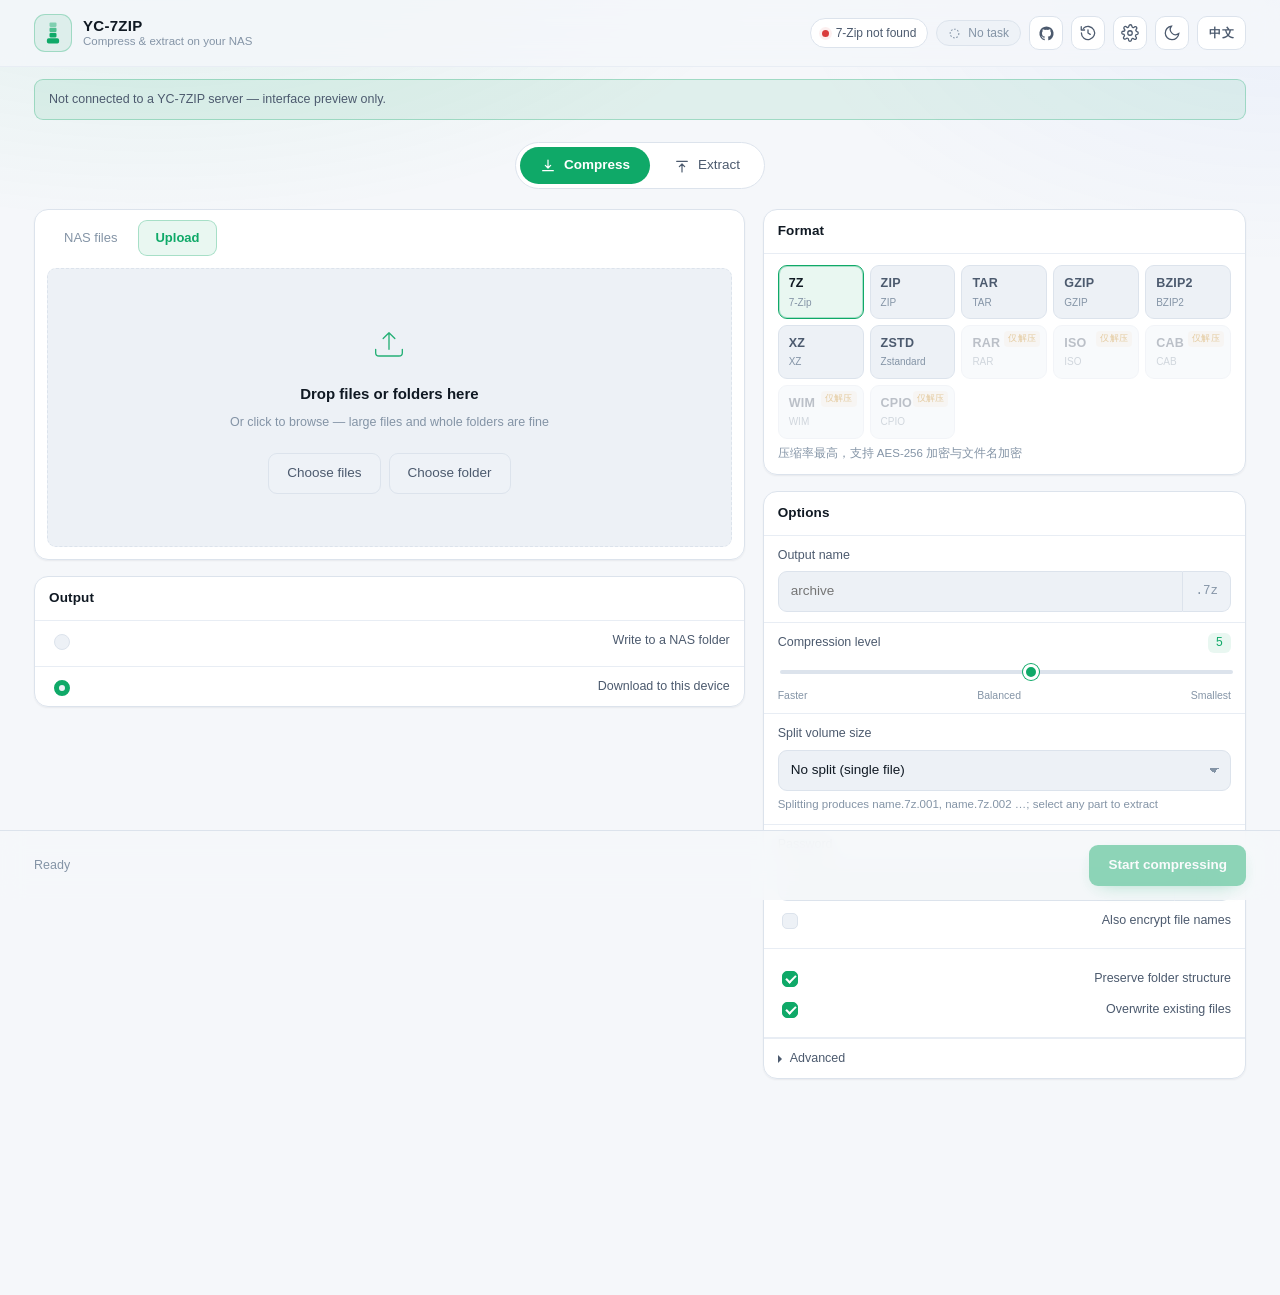
==== index.html @ 7573f423 "zip2609.012: 新增压缩/解压历史记录；下载页去掉「AI生成」标记" ====
<!DOCTYPE html>
<html lang="zh-CN" data-theme="dark">
<head>
<meta charset="UTF-8">
<meta name="viewport" content="width=device-width, initial-scale=1, viewport-fit=cover">
<meta name="color-scheme" content="dark light">
<title>YC-7ZIP · 压缩与解压</title>
<meta name="description" content="YC-7ZIP — 直接读写 NAS 上的文件，支持 7z、ZIP、RAR、TAR 等格式与分卷压缩解压。">
<link rel="icon" href="data:image/svg+xml,%3Csvg xmlns='http://www.w3.org/2000/svg' viewBox='0 0 32 32'%3E%3Crect width='32' height='32' rx='8' fill='%230B0F14'/%3E%3Cpath d='M13 6h6v4h-6zM13 11h6v4h-6zM13 16h6v4h-6z' fill='%233DDC97'/%3E%3Crect x='11' y='21' width='10' height='6' rx='2' fill='%233DDC97'/%3E%3C/svg%3E">
<link rel="stylesheet" href="assets/style.css">
</head>
<body>

<header class="topbar">
  <div class="brand">
    <span class="brand-mark" aria-hidden="true">
      <svg viewBox="0 0 32 32" width="28" height="28">
        <rect x="12" y="4" width="8" height="5" rx="1.2" fill="currentColor" opacity=".45"/>
        <rect x="12" y="10" width="8" height="5" rx="1.2" fill="currentColor" opacity=".7"/>
        <rect x="12" y="16" width="8" height="5" rx="1.2" fill="currentColor"/>
        <rect x="9" y="22" width="14" height="6" rx="2" fill="currentColor"/>
      </svg>
    </span>
    <span class="brand-text">
      <strong>YC-7ZIP</strong>
      <small data-i18n="tagline">NAS 上的压缩与解压</small>
    </span>
  </div>

  <div class="topbar-actions">
    <span class="pill" id="engine-pill" title="">
      <i class="dot" data-state="loading"></i><span id="engine-text" data-i18n="connecting">连接中…</span>
    </span>

    <!-- 常驻的任务指示：任务在跑时顶栏就有图标和百分比，随时点开看，
         不必依赖那个会盖住内容的进度弹层 -->
    <button class="pill task-pill" id="task-pill" type="button" hidden>
      <span class="task-glyph" id="task-glyph"></span>
      <span id="task-text"></span>
    </button>
    <a class="icon-btn" id="repo-link" href="https://github.com/YCyingchen/YC-7ZIP" target="_blank" rel="noopener noreferrer"
       title="项目仓库 / 反馈问题" aria-label="项目仓库">
      <svg viewBox="0 0 24 24" width="17" height="17" fill="currentColor">
        <path d="M12 2a10 10 0 0 0-3.16 19.49c.5.09.68-.22.68-.48v-1.7c-2.78.6-3.37-1.34-3.37-1.34-.45-1.16-1.11-1.47-1.11-1.47-.91-.62.07-.6.07-.6 1 .07 1.53 1.03 1.53 1.03.9 1.53 2.34 1.09 2.91.83.09-.65.35-1.09.63-1.34-2.22-.25-4.56-1.11-4.56-4.94 0-1.09.39-1.98 1.03-2.68-.1-.25-.45-1.27.1-2.65 0 0 .84-.27 2.75 1.02a9.5 9.5 0 0 1 5 0c1.91-1.29 2.75-1.02 2.75-1.02.55 1.38.2 2.4.1 2.65.64.7 1.03 1.59 1.03 2.68 0 3.84-2.34 4.69-4.57 4.93.36.31.68.92.68 1.85v2.74c0 .27.18.58.69.48A10 10 0 0 0 12 2Z"/>
      </svg>
    </a>
    <button class="icon-btn" id="history-toggle" type="button" title="压缩 / 解压历史" aria-label="历史记录">
      <svg viewBox="0 0 24 24" width="18" height="18" fill="none" stroke="currentColor" stroke-width="1.7" stroke-linecap="round" stroke-linejoin="round">
        <path d="M3.2 12a8.8 8.8 0 1 0 2.6-6.2"/>
        <path d="M3 3.6V8h4.4"/>
        <path d="M12 7.8V12l3 1.8"/>
      </svg>
    </button>
    <button class="icon-btn" id="settings-toggle" type="button" title="设置 / 更新 / 壁纸" aria-label="设置">
      <svg viewBox="0 0 24 24" width="18" height="18" fill="none" stroke="currentColor" stroke-width="1.7" stroke-linecap="round" stroke-linejoin="round">
        <circle cx="12" cy="12" r="3"/>
        <path d="M19.4 15a1.7 1.7 0 0 0 .3 1.9l.1.1a2 2 0 1 1-2.8 2.8l-.1-.1a1.7 1.7 0 0 0-1.9-.3 1.7 1.7 0 0 0-1 1.5V21a2 2 0 1 1-4 0v-.1A1.7 1.7 0 0 0 8.9 19a1.7 1.7 0 0 0-1.9.3l-.1.1a2 2 0 1 1-2.8-2.8l.1-.1a1.7 1.7 0 0 0 .3-1.9 1.7 1.7 0 0 0-1.5-1H3a2 2 0 1 1 0-4h.1A1.7 1.7 0 0 0 5 8.9a1.7 1.7 0 0 0-.3-1.9l-.1-.1a2 2 0 1 1 2.8-2.8l.1.1a1.7 1.7 0 0 0 1.9.3H9.5a1.7 1.7 0 0 0 1-1.5V3a2 2 0 1 1 4 0v.1a1.7 1.7 0 0 0 1 1.5 1.7 1.7 0 0 0 1.9-.3l.1-.1a2 2 0 1 1 2.8 2.8l-.1.1a1.7 1.7 0 0 0-.3 1.9v.1a1.7 1.7 0 0 0 1.5 1H21a2 2 0 1 1 0 4h-.1a1.7 1.7 0 0 0-1.5 1Z"/>
      </svg>
    </button>
    <button class="icon-btn" id="theme-toggle" type="button" title="切换主题" aria-label="切换主题">
      <svg viewBox="0 0 24 24" width="18" height="18" fill="none" stroke="currentColor" stroke-width="1.7" stroke-linecap="round">
        <path d="M21 12.8A9 9 0 1 1 11.2 3a7 7 0 0 0 9.8 9.8Z"/>
      </svg>
    </button>
    <button class="icon-btn lang" id="lang-toggle" type="button" title="Switch language">EN</button>
  </div>
</header>

<div class="offline-banner" id="offline-banner" hidden>
  <span id="offline-text" data-i18n="offlineBanner">未连接到 YC-7ZIP 服务端 — 当前为界面预览。</span>
</div>

<nav class="modes" role="tablist" aria-label="操作模式">
  <button class="mode is-active" id="mode-compress" role="tab" aria-selected="true" type="button">
    <svg viewBox="0 0 24 24" width="16" height="16" fill="none" stroke="currentColor" stroke-width="1.8" stroke-linecap="round" stroke-linejoin="round">
      <path d="M12 3v12m0 0 4-4m-4 4-4-4M4 19h16"/>
    </svg>
    <span data-i18n="modeCompress">压缩</span>
  </button>
  <button class="mode" id="mode-extract" role="tab" aria-selected="false" type="button">
    <svg viewBox="0 0 24 24" width="16" height="16" fill="none" stroke="currentColor" stroke-width="1.8" stroke-linecap="round" stroke-linejoin="round">
      <path d="M12 21V9m0 0 4 4m-4-4-4 4M4 5h16"/>
    </svg>
    <span data-i18n="modeExtract">解压</span>
  </button>
</nav>

<main class="layout">

  <section class="col col-source">
    <div class="panel">
      <div class="source-tabs" role="tablist">
        <button class="source-tab is-active" id="tab-server" role="tab" aria-selected="true" type="button" data-i18n="srcServer">NAS 文件</button>
        <button class="source-tab" id="tab-upload" role="tab" aria-selected="false" type="button" data-i18n="srcUpload">本机上传</button>
      </div>

      <!-- NAS 文件浏览器：主入口 -->
      <div id="browser-wrap">
        <div class="panel-head browser-head">
          <div class="crumbs" id="crumbs" aria-label="当前路径"></div>
          <div class="panel-head-actions">
            <select class="mini-select" id="type-filter" title="按类型筛选">
              <option value="all" data-i18n="filterAll">全部</option>
              <option value="image" data-i18n="filterImage">图片</option>
              <option value="video" data-i18n="filterVideo">视频</option>
              <option value="archive" data-i18n="filterArchive">压缩包</option>
              <option value="doc" data-i18n="filterDoc">文档</option>
            </select>
            <div class="view-switch" role="group" aria-label="视图">
              <button class="view-btn is-active" id="view-list" type="button" title="列表" aria-label="列表">
                <svg viewBox="0 0 24 24" width="15" height="15" fill="none" stroke="currentColor" stroke-width="1.8" stroke-linecap="round">
                  <path d="M8 6h13M8 12h13M8 18h13M3.5 6h.01M3.5 12h.01M3.5 18h.01"/>
                </svg>
              </button>
              <button class="view-btn" id="view-grid" type="button" title="图览" aria-label="图览">
                <svg viewBox="0 0 24 24" width="15" height="15" fill="none" stroke="currentColor" stroke-width="1.8" stroke-linejoin="round">
                  <rect x="3" y="3" width="7.5" height="7.5" rx="1.5"/>
                  <rect x="13.5" y="3" width="7.5" height="7.5" rx="1.5"/>
                  <rect x="3" y="13.5" width="7.5" height="7.5" rx="1.5"/>
                  <rect x="13.5" y="13.5" width="7.5" height="7.5" rx="1.5"/>
                </svg>
              </button>
            </div>
            <button class="link-btn" id="browser-refresh" type="button" data-i18n="refresh">刷新</button>
          </div>
        </div>

        <!-- 地址栏与搜索：一层层点太慢了——粘一个路径进去，或者搜个名字 -->
        <div class="browser-nav">
          <div class="nav-field path-field">
            <svg class="nav-glyph" viewBox="0 0 24 24" width="14" height="14" fill="none" stroke="currentColor"
                 stroke-width="1.8" stroke-linecap="round" stroke-linejoin="round" aria-hidden="true">
              <path d="M3 7.5A1.5 1.5 0 0 1 4.5 6h3.8l1.9 2h7.3A1.5 1.5 0 0 1 19 9.5v7A1.5 1.5 0 0 1 17.5 18h-13A1.5 1.5 0 0 1 3 16.5z"/>
            </svg>
            <input type="text" id="path-input" class="nav-input" spellcheck="false" autocomplete="off"
                   data-i18n-placeholder="pathPlaceholder" placeholder="/vol1/1000/…" aria-label="路径">
            <button class="nav-btn" id="path-go" type="button" data-i18n="pathGo">前往</button>
          </div>
          <div class="nav-field search-field">
            <button class="nav-btn nav-go" id="search-go" type="button" data-i18n-title="searchGo" aria-label="搜索">
              <svg viewBox="0 0 24 24" width="14" height="14" fill="none" stroke="currentColor"
                   stroke-width="2" stroke-linecap="round" aria-hidden="true">
                <circle cx="11" cy="11" r="6.5"/><path d="M20 20l-3.6-3.6"/>
              </svg>
            </button>
            <input type="text" id="search-input" class="nav-input" spellcheck="false" autocomplete="off"
                   data-i18n-placeholder="searchPlaceholder" placeholder="搜索文件…" aria-label="搜索">
            <button class="nav-btn nav-clear" id="search-clear" type="button" hidden
                    data-i18n-title="searchClear" aria-label="清除搜索">×</button>
          </div>
        </div>
        <div class="search-note" id="search-note" hidden></div>

        <ul class="filelist filelist-scroll browser-list" id="browser-list"></ul>
        <div class="gallery" id="browser-gallery" hidden></div>
      </div>

      <!-- 上传：次入口 -->
      <div class="drop drop-embedded" id="dropzone" tabindex="0" role="button" aria-label="选择或拖入文件" hidden>
        <input type="file" id="file-input" hidden>
        <input type="file" id="dir-input" webkitdirectory multiple hidden>
        <div class="drop-inner">
          <span class="drop-glyph" aria-hidden="true">
            <svg viewBox="0 0 48 48" width="40" height="40" fill="none" stroke="currentColor" stroke-width="1.6" stroke-linecap="round" stroke-linejoin="round">
              <path d="M24 34V14m0 0-7 7m7-7 7 7"/>
              <path d="M8 34v4a4 4 0 0 0 4 4h24a4 4 0 0 0 4-4v-4"/>
            </svg>
          </span>
          <p class="drop-title" id="drop-title" data-i18n="dropTitle">拖入文件或文件夹到这里</p>
          <p class="drop-sub" id="drop-sub" data-i18n="dropSub">也可以点击选择，支持超大文件与整个目录</p>
          <div class="drop-buttons">
            <button class="btn btn-ghost" id="pick-files" type="button" data-i18n="pickFiles">选择文件</button>
            <button class="btn btn-ghost" id="pick-dir" type="button" data-i18n="pickDir">选择文件夹</button>
          </div>
        </div>
      </div>
    </div>

    <div class="panel list-panel" id="source-panel" hidden>
      <div class="panel-head">
        <h2><span data-i18n="sourceTitle">已选择</span> <em id="source-count"></em></h2>
        <button class="link-btn" id="clear-source" type="button" data-i18n="clearAll">清空</button>
      </div>
      <ul class="filelist" id="source-list"></ul>
    </div>

    <div class="panel list-panel" id="archive-panel" hidden>
      <div class="panel-head">
        <h2><span data-i18n="archiveTitle">压缩包内容</span> <em id="archive-count"></em></h2>
        <div class="panel-head-actions">
          <button class="link-btn" id="select-all" type="button" data-i18n="selectAll">全选</button>
          <button class="link-btn" id="select-none" type="button" data-i18n="selectNone">全不选</button>
        </div>
      </div>
      <div class="archive-meta" id="archive-meta"></div>
      <ul class="filelist filelist-scroll" id="archive-list"></ul>
    </div>

    <!-- 分卷信息与输出位置都描述"这份东西是什么、要放到哪"，跟在来源后面比塞进参数列更顺 -->
    <div class="panel" id="volume-panel" hidden>
      <div class="panel-head"><h2 data-i18n="volumeTitle">分卷</h2></div>
      <div class="volume-body" id="volume-body"></div>
    </div>

    <div class="panel" id="output-panel">
      <div class="panel-head"><h2 data-i18n="outputTitle">输出位置</h2></div>

      <div class="field">
        <label class="radio-line">
          <input type="radio" name="outmode" id="out-server" value="server" checked>
          <span data-i18n="outServer">写入 NAS 目录</span>
        </label>
        <div class="input-affix" id="output-dir-wrap">
          <input type="text" id="opt-output-dir" spellcheck="false" placeholder="/vol1/1000/…">
          <button class="affix affix-btn" id="output-pick" type="button" data-i18n="browseBtn">选择…</button>
        </div>
      </div>

      <div class="field">
        <label class="radio-line">
          <input type="radio" name="outmode" id="out-download" value="download">
          <span data-i18n="outDownload">下载到本机</span>
        </label>
      </div>
    </div>
  </section>

  <section class="col col-options">

    <div class="panel" id="format-panel">
      <div class="panel-head"><h2 data-i18n="formatTitle">压缩格式</h2></div>
      <div class="formats" id="formats" role="radiogroup" aria-label="压缩格式"></div>
      <p class="hint" id="format-hint"></p>
    </div>

    <div class="panel" id="panel-options">
      <div class="panel-head"><h2 data-i18n="optionsTitle">参数</h2></div>

      <div class="field" id="field-name">
        <label for="opt-name" data-i18n="optName">输出文件名</label>
        <div class="input-affix">
          <input type="text" id="opt-name" spellcheck="false" placeholder="archive">
          <span class="affix" id="name-ext">.7z</span>
        </div>
      </div>

      <div class="field" id="field-level">
        <label for="opt-level">
          <span data-i18n="optLevel">压缩级别</span>
          <output id="level-out">5</output>
        </label>
        <input type="range" id="opt-level" min="0" max="9" step="1" value="5">
        <div class="range-scale"><span data-i18n="levelFast">更快</span><span data-i18n="levelBalanced">均衡</span><span data-i18n="levelMax">最小体积</span></div>
      </div>

      <div class="field" id="field-volume-size">
        <label for="opt-volume"><span data-i18n="optVolume">分卷大小</span></label>
        <select id="opt-volume">
          <option value="" data-i18n="volumeNone">不分卷（单个文件）</option>
          <option value="1m">1 MB</option>
          <option value="4m">4 MB</option>
          <option value="8m">8 MB</option>
          <option value="64m">64 MB</option>
          <option value="256m">256 MB</option>
          <option value="512m">512 MB</option>
          <option value="1g">1 GB</option>
          <option value="2g">2 GB</option>
          <option value="4g">4 GB</option>
        </select>
        <p class="hint" data-i18n="volumeHint">分卷后生成 name.7z.001、name.7z.002 …，解压时选中任意一卷即可</p>
      </div>

      <div class="field" id="field-password">
        <label for="opt-password" data-i18n="optPassword">密码</label>
        <div class="input-affix">
          <input type="password" id="opt-password" autocomplete="new-password" spellcheck="false">
          <button class="affix affix-btn" id="toggle-password" type="button" data-i18n="show">显示</button>
        </div>
        <label class="check" id="wrap-encrypt-names">
          <input type="checkbox" id="opt-encrypt-names">
          <span data-i18n="optEncryptNames">同时加密文件名</span>
        </label>
      </div>

      <div class="field" id="field-paths">
        <label class="check">
          <input type="checkbox" id="opt-preserve" checked>
          <span data-i18n="optPreserve">保留目录结构</span>
        </label>
        <label class="check">
          <input type="checkbox" id="opt-overwrite" checked>
          <span data-i18n="optOverwrite">覆盖同名文件</span>
        </label>
      </div>

      <details class="advanced" id="advanced-box">
        <summary data-i18n="advanced">高级选项</summary>
        <div class="field">
          <label for="opt-threads" data-i18n="optThreads">线程数</label>
          <input type="number" id="opt-threads" min="0" max="128" step="1" value="0">
          <p class="hint" data-i18n="threadsHint">0 表示由 7-Zip 自动决定</p>
        </div>
        <label class="check" id="wrap-solid">
          <input type="checkbox" id="opt-solid">
          <span data-i18n="optSolid">固实压缩（7z，体积更小但速度更慢）</span>
        </label>
      </details>
    </div>

    <div class="panel danger-panel" id="extract-note" hidden>
      <p class="hint" data-i18n="extractNote">RAR 只能解压。RAR 的压缩算法为私有授权，任何第三方软件都无法生成 .rar 文件。</p>
    </div>
  </section>
</main>

<section class="panel error-panel" id="error-panel" hidden>
  <div class="panel-head">
    <h2 data-i18n="errorTitle">出错了</h2>
    <button class="link-btn" id="btn-error-copy" type="button" data-i18n="copyError">复制报错信息</button>
  </div>
  <pre class="error-body" id="error-body"></pre>
  <details class="error-detail">
    <summary data-i18n="errorDetail">环境信息（报错时一并贴给对方）</summary>
    <pre class="error-body" id="error-meta"></pre>
  </details>
  <div class="error-actions">
    <button class="link-btn" id="btn-error-copy2" type="button" data-i18n="copyError">复制报错信息</button>
    <a class="btn btn-ghost" id="btn-error-report" href="#" target="_blank" rel="noopener noreferrer"
       data-i18n="reportIssue">在 GitHub 提交 Issue</a>
  </div>
</section>

<section class="panel result-panel" id="result-panel" hidden>
  <div class="panel-head">
    <h2><span data-i18n="resultTitle">完成</span></h2>
    <button class="link-btn" id="btn-new" type="button" data-i18n="newTask">新建任务</button>
  </div>
  <div class="result-summary" id="result-summary"></div>
  <ul class="filelist result-list" id="result-list"></ul>
  <div class="result-actions">
    <a class="btn btn-primary" id="btn-download-all" href="#" download hidden data-i18n="downloadAll">下载全部（打包为 ZIP）</a>
  </div>
</section>

<footer class="actionbar">
  <div class="action-status">
    <span id="status-text" data-i18n="ready">准备就绪</span>
  </div>
  <div class="action-buttons">
    <button class="btn btn-ghost" id="btn-reset" type="button" hidden data-i18n="startOver">重新开始</button>
    <button class="btn btn-primary" id="btn-run" type="button" disabled>
      <span id="btn-run-label" data-i18n="startCompress">开始压缩</span>
      <span class="spinner" id="btn-spinner" hidden></span>
    </button>
  </div>
</footer>

<section class="progress-layer" id="progress-layer" hidden>
  <div class="panel progress-panel">
    <div class="progress-head">
      <h2 id="progress-title" data-i18n="working">处理中</h2>
      <button class="link-btn" id="btn-cancel" type="button" data-i18n="cancel">取消</button>
    </div>
    <div class="bar"><span id="progress-fill"></span></div>
    <div class="progress-meta">
      <span id="progress-percent">0%</span>
      <span id="progress-stage"></span>
    </div>
    <p class="hint" data-i18n="progressHint">文件正在服务端处理，请勿关闭页面。</p>
  </div>
</section>

<div class="modal" id="server-modal" hidden>
  <div class="modal-card">
    <div class="panel-head">
      <h2 data-i18n="pickerTitle">选择输出目录</h2>
      <button class="link-btn" id="server-close" type="button" data-i18n="close">关闭</button>
    </div>
    <div class="server-path" id="server-path"></div>
    <ul class="filelist filelist-scroll" id="server-list"></ul>
    <div class="modal-actions">
      <p class="hint" id="server-selected"></p>
      <button class="btn btn-primary" id="server-confirm" type="button" data-i18n="pickerConfirm">用此目录</button>
    </div>
  </div>
</div>

<div class="lightbox" id="lightbox" hidden>
  <div class="lightbox-inner">
    <div class="lightbox-head">
      <span class="lightbox-name" id="lightbox-name"></span>
      <div class="lightbox-actions">
        <button class="btn btn-ghost" id="lightbox-pick" type="button" data-i18n="selectThis">选中这个</button>
        <button class="btn btn-ghost" id="lightbox-open" type="button" target="_blank" data-i18n="openOriginal">新窗口打开</button>
        <button class="link-btn" id="lightbox-close" type="button" data-i18n="close">关闭</button>
      </div>
    </div>
    <div class="lightbox-body" id="lightbox-body"></div>
    <div class="lightbox-foot" id="lightbox-foot"></div>
  </div>
</div>

<div class="modal" id="settings-modal" hidden>
  <div class="modal-card settings-card">
    <div class="panel-head">
      <h2 data-i18n="settingsTitle">设置</h2>
      <button class="link-btn" id="settings-close" type="button" data-i18n="close">关闭</button>
    </div>

    <div class="settings-body">
      <section class="settings-section">
        <h3 data-i18n="updateTitle">版本与更新</h3>
        <div class="kv" id="update-current"></div>
        <label class="update-source">
          <span data-i18n="updateSourceLabel">更新渠道</span>
          <select id="update-source"></select>
        </label>
        <div class="update-result" id="update-result" hidden></div>
        <div class="settings-actions">
          <button class="btn btn-ghost" id="btn-update-check" type="button" data-i18n="checkUpdate">检查更新</button>
          <button class="btn btn-primary" id="btn-update-apply" type="button" hidden data-i18n="applyUpdate">在线更新</button>
          <button class="btn btn-ghost" id="btn-update-local" type="button" data-i18n="localUpdate">本地更新</button>
          <input type="file" id="update-file" accept=".gz,.tgz" hidden>
        </div>
        <p class="hint settings-hint" id="update-hint"></p>
      </section>

      <section class="settings-section">
        <h3 data-i18n="wallpaperTitle">壁纸</h3>
        <p class="hint settings-hint" data-i18n="wallpaperHint">上传一张图片即可。暗化是保证文字可读的关键。</p>

        <div class="wallpaper-preview" id="wallpaper-preview">
          <span id="wallpaper-empty" data-i18n="wallpaperNone">未设置壁纸</span>
        </div>

        <div class="settings-actions">
          <button class="btn btn-ghost" id="btn-wallpaper-upload" type="button" data-i18n="wallpaperUpload">上传图片</button>
          <button class="btn btn-ghost" id="btn-wallpaper-clear" type="button" data-i18n="wallpaperClear">清除</button>
          <input type="file" id="wallpaper-file" accept="image/*" hidden>
        </div>

        <div class="field field-inline">
          <label for="wp-dim">
            <span data-i18n="wallpaperDim">暗化</span>
            <output id="wp-dim-out">45%</output>
          </label>
          <input type="range" id="wp-dim" min="0" max="90" step="5" value="45">
        </div>

        <div class="field field-inline">
          <label for="wp-blur">
            <span data-i18n="wallpaperBlur">模糊</span>
            <output id="wp-blur-out">0 px</output>
          </label>
          <input type="range" id="wp-blur" min="0" max="40" step="2" value="0">
        </div>

        <div class="field field-inline">
          <label for="wp-panel">
            <span data-i18n="wallpaperPanel">面板透明</span>
            <output id="wp-panel-out">8%</output>
          </label>
          <input type="range" id="wp-panel" min="0" max="90" step="2" value="8">
        </div>
        <p class="hint settings-hint" data-i18n="wallpaperPanelHint">调高后页面上的面板会透出壁纸（默认 8% 那点透）；文字可读性靠上面的「暗化」保证。</p>

        <div class="field field-inline">
          <label for="wp-fit" data-i18n="wallpaperFit">铺满方式</label>
          <select id="wp-fit">
            <option value="cover" data-i18n="fitCover">铺满裁切</option>
            <option value="contain" data-i18n="fitContain">完整显示</option>
            <option value="tile" data-i18n="fitTile">平铺</option>
          </select>
        </div>

        <label class="check">
          <input type="checkbox" id="wp-enabled">
          <span data-i18n="wallpaperEnabled">启用壁纸</span>
        </label>
      </section>

      <section class="settings-section">
        <h3 data-i18n="changelogTitle">更新日志</h3>
        <div class="changelog-inline" id="changelog-inline"></div>
      </section>
    </div>
  </div>
</div>

<div class="modal" id="history-modal" hidden>
  <div class="modal-card history-card">
    <div class="panel-head">
      <h2 data-i18n="historyTitle">历史记录</h2>
      <div class="panel-head-actions">
        <span class="history-count" id="history-count"></span>
        <button class="link-btn" id="history-clear" type="button" data-i18n="historyClear">清空</button>
        <button class="link-btn" id="history-close" type="button" data-i18n="close">关闭</button>
      </div>
    </div>
    <div class="history-body" id="history-body"></div>
  </div>
</div>

<div class="toast-host" id="toast-host" aria-live="polite"></div>

<script src="assets/app.js"></script>
</body>
</html>
---- assets/style.css ----
/* ==========================================================================
   YC-7ZIP — 设计系统
   深色为主，单一薄荷绿强调色。所有颜色、间距、圆角先在这里定义，
   组件只引用变量，保证主题切换只需要改 :root 一层。
   ========================================================================== */

:root {
  /* 面板透明化：0 = 不透明（默认观感），由设置里的滑块写这个值。
     通道值与色值分开写是有意的——要让整片面板半透明，要么把每个组件的
     背景都改写成 rgba，要么只改这一层；后者只动几个变量，也不会漏掉某处。 */
  --panel-alpha: 0;

  --bg:        #0B0F14;
  --bg-elev-rgb:   18 24 33;
  --bg-elev-2-rgb: 24 33 48;
  --bg-sunk-rgb:   14 20 28;
  --bg-elev:   rgb(var(--bg-elev-rgb) / calc(1 - var(--panel-alpha)));
  --bg-elev-2: rgb(var(--bg-elev-2-rgb) / calc(1 - var(--panel-alpha)));
  --bg-sunk:   rgb(var(--bg-sunk-rgb) / calc(1 - var(--panel-alpha)));
  --line:      #1F2A38;
  --line-soft: #172231;
  --ink:       #E6EDF6;
  --ink-dim:   #9FB0C4;
  --ink-faint: #64748B;

  --accent:      #3DDC97;
  --accent-ink:  #04231A;
  --accent-dim:  #2BB57A;
  --accent-soft: rgba(61, 220, 151, .10);
  --accent-line: rgba(61, 220, 151, .35);

  --warn:      #FFB454;
  --warn-soft: rgba(255, 180, 84, .10);
  --danger:    #FF6B6B;
  --danger-soft: rgba(255, 107, 107, .10);

  --radius:    14px;
  --radius-sm: 9px;
  --radius-lg: 20px;

  --shadow-1: 0 1px 2px rgba(0, 0, 0, .4);
  --shadow-2: 0 12px 32px -12px rgba(0, 0, 0, .7);

  --font: -apple-system, BlinkMacSystemFont, "Segoe UI", "PingFang SC",
          "Hiragino Sans GB", "Microsoft YaHei", "Noto Sans SC", sans-serif;
  --mono: ui-monospace, SFMono-Regular, "SF Mono", Menlo, Consolas,
          "Liberation Mono", monospace;
}

[data-theme="light"] {
  --bg:        #F5F7FA;
  --bg-elev-rgb:   255 255 255;
  --bg-elev-2-rgb: 238 242 247;
  --bg-sunk-rgb:   237 241 246;
  --line:      #DCE3EC;
  --line-soft: #E8EDF4;
  --ink:       #101923;
  --ink-dim:   #4C5A6E;
  --ink-faint: #8494A6;

  --accent:      #0FA968;
  --accent-ink:  #FFFFFF;
  --accent-dim:  #0B8A54;
  --accent-soft: rgba(15, 169, 104, .09);
  --accent-line: rgba(15, 169, 104, .3);

  --warn:      #B87400;
  --warn-soft: rgba(184, 116, 0, .09);
  --danger:    #D93B3B;
  --danger-soft: rgba(217, 59, 59, .08);

  --shadow-1: 0 1px 2px rgba(16, 25, 35, .06);
  --shadow-2: 0 14px 34px -14px rgba(16, 25, 35, .22);
}

* { box-sizing: border-box; }

/* 作者样式里的 display 会盖掉 hidden 属性自带的 display:none。
   .modal / .progress-layer 都用了 grid，不显式声明就会一直覆盖页面、吞掉所有点击。 */
[hidden] { display: none !important; }

html, body { height: 100%; }

body {
  margin: 0;
  background: var(--bg);
  color: var(--ink);
  font-family: var(--font);
  font-size: 14px;
  line-height: 1.55;
  -webkit-font-smoothing: antialiased;
  display: flex;
  flex-direction: column;
  min-height: 100%;
}

/* 背景上的一层极淡径向光晕，给纯色面板一点纵深 */
body::before {
  content: "";
  position: fixed;
  inset: 0;
  pointer-events: none;
  z-index: 0;
  background:
    radial-gradient(900px 420px at 12% -8%, var(--accent-soft), transparent 70%),
    radial-gradient(700px 380px at 100% 0%, rgba(80, 130, 255, .06), transparent 70%);
}

body > * { position: relative; z-index: 1; }

h1, h2, h3 { margin: 0; font-weight: 600; letter-spacing: -.01em; }

a { color: var(--accent); }

/* ------------------------------------------------------------------ 顶栏 */

.topbar {
  display: flex;
  align-items: center;
  justify-content: space-between;
  gap: 16px;
  padding: 14px clamp(16px, 4vw, 34px);
  border-bottom: 1px solid var(--line-soft);
  background: color-mix(in srgb, var(--bg) 82%, transparent);
  backdrop-filter: blur(12px);
  position: sticky;
  top: 0;
  z-index: 40;
}

.brand { display: flex; align-items: center; gap: 11px; }

.brand-mark {
  display: grid;
  place-items: center;
  width: 38px;
  height: 38px;
  border-radius: 11px;
  background: var(--accent-soft);
  border: 1px solid var(--accent-line);
  color: var(--accent);
}

.brand-text { display: flex; flex-direction: column; line-height: 1.2; }
.brand-text strong { font-size: 15px; letter-spacing: .02em; }
.brand-text small { color: var(--ink-faint); font-size: 11.5px; }

.topbar-actions { display: flex; align-items: center; gap: 8px; }

.pill {
  display: inline-flex;
  align-items: center;
  gap: 7px;
  padding: 5px 11px;
  border-radius: 999px;
  border: 1px solid var(--line);
  background: var(--bg-elev);
  color: var(--ink-dim);
  font-size: 12px;
  font-variant-numeric: tabular-nums;
  white-space: nowrap;
}

.dot {
  width: 7px;
  height: 7px;
  border-radius: 50%;
  background: var(--ink-faint);
  flex: none;
}
.dot[data-state="ok"]       { background: var(--accent); box-shadow: 0 0 0 3px var(--accent-soft); }
.dot[data-state="error"]    { background: var(--danger); box-shadow: 0 0 0 3px var(--danger-soft); }
.dot[data-state="loading"]  { background: var(--warn); animation: pulse 1.4s ease-in-out infinite; }

/* 常驻任务指示。任务在跑时顶栏就能看到进度，点一下回到进度弹层——
   进度弹层是会盖住内容的，关掉之后没有别的地方能看进度。 */
.task-pill {
  cursor: pointer;
  border-color: var(--accent-line);
  background: var(--accent-soft);
  color: var(--accent);
  font-variant-numeric: tabular-nums;
  max-width: 220px;
}
.task-pill:hover { border-color: var(--accent); }
.task-pill[data-state="done"]  { border-color: var(--accent); background: var(--accent-soft); color: var(--accent); }
.task-pill[data-state="error"] { border-color: var(--danger); background: var(--danger-soft); color: var(--danger); }
.task-pill[data-state="warn"]  { border-color: var(--warn); background: var(--warn-soft); color: var(--warn); }
/* 空闲态：常驻但不抢眼。它不是提示，只是"任务进度一直在这一格"的占位，
   所以用中性色、不可点——否则一个绿色的"无任务"会比真任务还显眼。 */
.task-pill[data-state="idle"] {
  border-color: var(--line);
  background: var(--bg-elev-2);
  color: var(--ink-faint);
  cursor: default;
}

.task-glyph { display: grid; place-items: center; width: 13px; height: 13px; flex: none; }
.task-glyph .spin {
  width: 11px;
  height: 11px;
  border-radius: 50%;
  border: 2px solid currentColor;
  border-top-color: transparent;
  animation: spin .7s linear infinite;
}
#task-text { overflow: hidden; text-overflow: ellipsis; white-space: nowrap; }

@media (max-width: 560px) {
  /* 顶栏挤了状态、任务、仓库、设置、主题、语言六项，390px 放不下。
     允许换行，而不是把内容挤出视口——横向滚动条在小屏上最难用。 */
  .topbar { flex-wrap: wrap; row-gap: 8px; }
  .topbar-actions { flex-wrap: wrap; justify-content: flex-end; }
  .task-pill { max-width: 120px; }
}

@keyframes pulse { 50% { opacity: .35; } }

.icon-btn {
  display: grid;
  place-items: center;
  width: 34px;
  height: 34px;
  border-radius: 10px;
  border: 1px solid var(--line);
  background: var(--bg-elev);
  color: var(--ink-dim);
  cursor: pointer;
  transition: color .15s, border-color .15s, background .15s;
  font-size: 12px;
  font-weight: 600;
  letter-spacing: .04em;
}
.icon-btn:hover { color: var(--ink); border-color: var(--line); background: var(--bg-elev-2); }
.icon-btn.lang { width: auto; padding: 0 11px; }

/* -------------------------------------------------------------- 离线提示 */

.offline-banner {
  margin: 12px clamp(16px, 4vw, 34px) 0;
  padding: 10px 14px;
  border-radius: var(--radius-sm);
  border: 1px solid var(--accent-line);
  background: var(--accent-soft);
  color: var(--ink-dim);
  font-size: 12.5px;
}

/* ------------------------------------------------------------- 模式切换 */

.modes {
  display: inline-flex;
  gap: 4px;
  margin: 22px auto 0;
  padding: 4px;
  border-radius: 999px;
  border: 1px solid var(--line);
  background: var(--bg-elev);
  width: max-content;
  /* 顶栏是吸顶的，滚动定位时给它留出空间 */
  scroll-margin-top: 84px;
}

.mode {
  display: inline-flex;
  align-items: center;
  gap: 8px;
  padding: 8px 20px;
  border: 0;
  border-radius: 999px;
  background: transparent;
  color: var(--ink-dim);
  font: inherit;
  font-size: 13.5px;
  font-weight: 500;
  cursor: pointer;
  transition: background .18s, color .18s;
}
.mode:hover { color: var(--ink); }
.mode.is-active {
  background: var(--accent);
  color: var(--accent-ink);
  font-weight: 600;
}

/* ---------------------------------------------------------------- 布局 */

.layout {
  flex: 1;
  width: 100%;
  max-width: min(1680px, 100%);
  margin: 20px auto 0;
  padding: 0 clamp(16px, 4vw, 34px) 130px;
  display: grid;
  grid-template-columns: minmax(0, 1.25fr) minmax(320px, .85fr);
  gap: clamp(12px, 1.4vw, 20px);
  align-items: start;
}

.col { display: flex; flex-direction: column; gap: 16px; min-width: 0; }

@media (max-width: 940px) {
  .layout { grid-template-columns: minmax(0, 1fr); }
}

/* --------------------------------------------------------------- 面板 */

.panel {
  border-radius: var(--radius);
  border: 1px solid var(--line);
  background: linear-gradient(180deg, var(--bg-elev) 0%, var(--bg-elev) 100%);
  box-shadow: var(--shadow-1);
  overflow: hidden;
}

.panel-head {
  display: flex;
  align-items: center;
  justify-content: space-between;
  gap: 12px;
  padding: 11px 14px;
  border-bottom: 1px solid var(--line-soft);
}
.panel-head h2 { font-size: 13.5px; letter-spacing: .01em; }
.panel-head h2 em {
  font-style: normal;
  color: var(--ink-faint);
  font-weight: 400;
  font-size: 12px;
  margin-left: 6px;
  font-variant-numeric: tabular-nums;
}
.panel-head-actions { display: flex; gap: 12px; }

.link-btn {
  border: 0;
  background: none;
  color: var(--ink-faint);
  font: inherit;
  font-size: 12.5px;
  cursor: pointer;
  padding: 2px 0;
  transition: color .15s;
}
.link-btn:hover { color: var(--accent); }

/* ------------------------------------------------------------ 拖拽区 */

.drop {
  border: 1px dashed var(--line);
  background: var(--bg-sunk);
  cursor: pointer;
  transition: border-color .2s, background .2s;
  position: relative;
}
.drop::after {
  content: "";
  position: absolute;
  inset: 0;
  border-radius: inherit;
  pointer-events: none;
  opacity: 0;
  background: var(--accent-soft);
  transition: opacity .2s;
}
.drop:hover { border-color: var(--accent-line); }
.drop:hover::after { opacity: 1; }
.drop.is-over {
  border-color: var(--accent);
  border-style: solid;
  background: var(--accent-soft);
}
.drop.is-over::after { opacity: 1; }
.drop:focus-visible { outline: 2px solid var(--accent); outline-offset: 2px; }

.drop-inner {
  display: flex;
  flex-direction: column;
  align-items: center;
  gap: 8px;
  padding: clamp(30px, 6vw, 52px) 24px;
  text-align: center;
}

.drop-glyph { color: var(--accent); opacity: .9; }
.drop-title { margin: 6px 0 0; font-size: 15px; font-weight: 600; }
.drop-sub { margin: 0; color: var(--ink-faint); font-size: 12.5px; }
.drop-buttons { display: flex; gap: 8px; flex-wrap: wrap; justify-content: center; margin-top: 12px; }

/* -------------------------------------------------------------- 按钮 */

.btn {
  display: inline-flex;
  align-items: center;
  justify-content: center;
  gap: 8px;
  padding: 9px 18px;
  border-radius: var(--radius-sm);
  border: 1px solid transparent;
  font: inherit;
  font-size: 13.5px;
  font-weight: 500;
  cursor: pointer;
  text-decoration: none;
  transition: background .16s, border-color .16s, color .16s, transform .1s;
  white-space: nowrap;
}
.btn:active { transform: translateY(1px); }
.btn:disabled { opacity: .45; cursor: not-allowed; transform: none; }

.btn-primary {
  background: var(--accent);
  color: var(--accent-ink);
  font-weight: 600;
  box-shadow: 0 6px 20px -10px var(--accent);
}
.btn-primary:hover:not(:disabled) { background: var(--accent-dim); }

.btn-ghost {
  background: var(--bg-elev-2);
  border-color: var(--line);
  color: var(--ink-dim);
}
.btn-ghost:hover:not(:disabled) { color: var(--ink); border-color: var(--accent-line); }

.btn-block { width: 100%; }

.spinner {
  width: 13px;
  height: 13px;
  border-radius: 50%;
  border: 2px solid currentColor;
  border-top-color: transparent;
  animation: spin .7s linear infinite;
}
@keyframes spin { to { transform: rotate(360deg); } }

/* ------------------------------------------------------------ 文件列表 */

.filelist { list-style: none; margin: 0; padding: 6px; }
.filelist-scroll { max-height: 340px; overflow-y: auto; }

.filelist li {
  display: flex;
  align-items: center;
  gap: 10px;
  padding: 8px 10px;
  border-radius: var(--radius-sm);
  font-size: 13px;
  min-width: 0;
}
.filelist li:hover { background: var(--bg-elev-2); }

.filelist .fi {
  flex: none;
  width: 16px;
  height: 16px;
  color: var(--ink-faint);
}
.filelist .fi.dir { color: var(--accent); }

.filelist .fname {
  flex: 1;
  min-width: 0;
  overflow: hidden;
  text-overflow: ellipsis;
  white-space: nowrap;
  font-family: var(--mono);
  font-size: 12.5px;
}

.filelist .fsize {
  flex: none;
  color: var(--ink-faint);
  font-size: 11.5px;
  font-variant-numeric: tabular-nums;
}

/* 搜索结果的"在哪一层"：结果来自不同子目录，只显示文件名分不清是哪一份。
   点一下跳到它所在的目录——那才是看到结果之后想做的事。 */
.filelist .fwhere {
  flex: none;
  max-width: 42%;
  overflow: hidden;
  text-overflow: ellipsis;
  white-space: nowrap;
  color: var(--ink-faint);
  font-size: 11.5px;
  font-family: var(--mono);
  cursor: pointer;
}
.filelist .fwhere:hover { color: var(--accent); text-decoration: underline; }

.filelist .fcheck { flex: none; }

.file-remove {
  flex: none;
  border: 0;
  background: none;
  color: var(--ink-faint);
  cursor: pointer;
  padding: 0 4px;
  font-size: 15px;
  line-height: 1;
  transition: color .15s;
}
.file-remove:hover { color: var(--danger); }

.archive-meta {
  padding: 10px 16px;
  border-bottom: 1px solid var(--line-soft);
  color: var(--ink-faint);
  font-size: 12px;
  display: flex;
  flex-wrap: wrap;
  gap: 6px 16px;
}
.archive-meta b { color: var(--ink-dim); font-weight: 500; font-family: var(--mono); }

/* -------------------------------------------------------------- 格式网格 */

.formats {
  display: grid;
  grid-template-columns: repeat(auto-fill, minmax(80px, 1fr));
  gap: 6px;
  padding: 11px 14px 6px;
}

.fmt {
  position: relative;
  display: flex;
  flex-direction: column;
  gap: 1px;
  padding: 8px 10px;
  border-radius: var(--radius-sm);
  border: 1px solid var(--line);
  background: var(--bg-sunk);
  color: var(--ink-dim);
  font: inherit;
  text-align: left;
  cursor: pointer;
  transition: border-color .16s, background .16s, color .16s;
}
.fmt:hover:not(:disabled) { border-color: var(--accent-line); color: var(--ink); }
.fmt.is-active {
  border-color: var(--accent);
  background: var(--accent-soft);
  color: var(--ink);
  box-shadow: inset 0 0 0 1px var(--accent-line);
}
.fmt:disabled { opacity: .38; cursor: not-allowed; }
.fmt .fmt-id { font-weight: 600; font-size: 12.5px; letter-spacing: .02em; }
.fmt .fmt-label { font-size: 10px; color: var(--ink-faint); }
.fmt .fmt-tag {
  position: absolute;
  top: 5px;
  right: 6px;
  font-size: 9px;
  padding: 1px 4px;
  border-radius: 4px;
  background: var(--warn-soft);
  color: var(--warn);
  letter-spacing: .03em;
}

/* ---------------------------------------------------------------- 表单 */

.field { padding: 10px 14px; border-bottom: 1px solid var(--line-soft); }
.field:last-child { border-bottom: 0; }

.field > label {
  display: flex;
  align-items: center;
  justify-content: space-between;
  margin-bottom: 6px;
  font-size: 12.5px;
  color: var(--ink-dim);
}
.field > label output {
  font-family: var(--mono);
  font-size: 12px;
  color: var(--accent);
  background: var(--accent-soft);
  padding: 1px 8px;
  border-radius: 6px;
}

input[type="text"],
input[type="password"],
input[type="number"],
select {
  width: 100%;
  padding: 9px 12px;
  border-radius: var(--radius-sm);
  border: 1px solid var(--line);
  background: var(--bg-sunk);
  color: var(--ink);
  font: inherit;
  font-size: 13.5px;
  transition: border-color .16s;
}
input[type="text"]:focus,
input[type="password"]:focus,
input[type="number"]:focus,
select:focus {
  outline: none;
  border-color: var(--accent);
}
select { cursor: pointer; appearance: none; padding-right: 30px;
  background-image: linear-gradient(45deg, transparent 50%, var(--ink-faint) 50%),
                    linear-gradient(135deg, var(--ink-faint) 50%, transparent 50%);
  background-position: calc(100% - 16px) 50%, calc(100% - 11px) 50%;
  background-size: 5px 5px, 5px 5px;
  background-repeat: no-repeat;
}

.input-affix { display: flex; align-items: stretch; gap: 0; }
.input-affix input { border-radius: var(--radius-sm) 0 0 var(--radius-sm); }
.input-affix input:only-child { border-radius: var(--radius-sm); }

.affix {
  display: inline-flex;
  align-items: center;
  padding: 0 12px;
  border: 1px solid var(--line);
  border-left: 0;
  border-radius: 0 var(--radius-sm) var(--radius-sm) 0;
  background: var(--bg-elev-2);
  color: var(--ink-faint);
  font-size: 12.5px;
  font-family: var(--mono);
  white-space: nowrap;
}
.affix-btn { border: 1px solid var(--line); border-left: 0; cursor: pointer; font-family: var(--font); }
.affix-btn:hover { color: var(--accent); }

input[type="range"] {
  width: 100%;
  appearance: none;
  height: 4px;
  border-radius: 999px;
  background: var(--line);
  cursor: pointer;
}
input[type="range"]::-webkit-slider-thumb {
  appearance: none;
  width: 16px;
  height: 16px;
  border-radius: 50%;
  background: var(--accent);
  border: 3px solid var(--bg-elev);
  box-shadow: 0 0 0 1px var(--accent);
  cursor: pointer;
}
input[type="range"]::-moz-range-thumb {
  width: 12px;
  height: 12px;
  border-radius: 50%;
  background: var(--accent);
  border: 3px solid var(--bg-elev);
  box-shadow: 0 0 0 1px var(--accent);
  cursor: pointer;
}

.range-scale {
  display: flex;
  justify-content: space-between;
  margin-top: 6px;
  font-size: 10.5px;
  color: var(--ink-faint);
}

.check {
  display: flex;
  align-items: center;
  gap: 9px;
  margin-top: 9px;
  font-size: 13px;
  color: var(--ink-dim);
  cursor: pointer;
}
.check input[type="checkbox"] {
  appearance: none;
  flex: none;
  width: 16px;
  height: 16px;
  border-radius: 5px;
  border: 1px solid var(--line);
  background: var(--bg-sunk);
  cursor: pointer;
  position: relative;
  transition: background .14s, border-color .14s;
}
.check input[type="checkbox"]:checked {
  background: var(--accent);
  border-color: var(--accent);
}
.check input[type="checkbox"]:checked::after {
  content: "";
  position: absolute;
  left: 5px;
  top: 1.5px;
  width: 4px;
  height: 8px;
  border: solid var(--accent-ink);
  border-width: 0 2px 2px 0;
  transform: rotate(45deg);
}
.check:hover { color: var(--ink); }

.hint { margin: 0; padding: 0 14px 11px; font-size: 11.5px; color: var(--ink-faint); }
.field .hint { padding: 5px 0 0; }

.advanced { border-top: 1px solid var(--line-soft); }
.advanced summary {
  padding: 10px 14px;
  cursor: pointer;
  font-size: 12.5px;
  color: var(--ink-dim);
  list-style: none;
  display: flex;
  align-items: center;
  gap: 8px;
}
.advanced summary::-webkit-details-marker { display: none; }
.advanced summary::before {
  content: "";
  width: 0;
  height: 0;
  border-left: 4.5px solid currentColor;
  border-top: 4px solid transparent;
  border-bottom: 4px solid transparent;
  transition: transform .18s;
}
.advanced[open] summary::before { transform: rotate(90deg); }
.advanced summary:hover { color: var(--ink); }
.advanced .field { background: var(--bg-sunk); }

.danger-panel { border-color: var(--line); background: var(--warn-soft); }
.danger-panel .hint { padding: 13px 16px; color: var(--warn); }

/* ------------------------------------------------------------- 操作栏 */

.actionbar {
  position: sticky;
  bottom: 0;
  z-index: 30;
  display: flex;
  align-items: center;
  justify-content: space-between;
  gap: 16px;
  padding: 14px clamp(16px, 4vw, 34px);
  border-top: 1px solid var(--line);
  background: color-mix(in srgb, var(--bg) 88%, transparent);
  backdrop-filter: blur(12px);
  margin-top: 16px;
}
.action-status { color: var(--ink-faint); font-size: 12.5px; min-width: 0;
  overflow: hidden; text-overflow: ellipsis; white-space: nowrap; }
.action-buttons { display: flex; gap: 10px; flex: none; }

/* --------------------------------------------------------------- 进度 */

.progress-layer {
  position: fixed;
  inset: 0;
  z-index: 60;
  display: grid;
  place-items: center;
  padding: 20px;
  background: color-mix(in srgb, var(--bg) 72%, transparent);
  backdrop-filter: blur(6px);
}
.progress-panel { width: min(520px, 100%); box-shadow: var(--shadow-2); }

.progress-head {
  display: flex;
  align-items: center;
  justify-content: space-between;
  padding: 16px;
  border-bottom: 1px solid var(--line-soft);
}
.progress-head h2 { font-size: 14px; }

.bar {
  height: 6px;
  margin: 20px 16px 10px;
  border-radius: 999px;
  background: var(--bg-sunk);
  overflow: hidden;
  border: 1px solid var(--line-soft);
}
.bar > span {
  display: block;
  height: 100%;
  width: 0;
  border-radius: 999px;
  background: linear-gradient(90deg, var(--accent-dim), var(--accent));
  transition: width .3s ease-out;
}

.progress-meta {
  display: flex;
  justify-content: space-between;
  padding: 0 16px;
  font-size: 12.5px;
  color: var(--ink-dim);
  font-variant-numeric: tabular-nums;
}
#progress-percent { font-family: var(--mono); color: var(--accent); }
.progress-panel .hint { padding-top: 14px; }

/* --------------------------------------------------------------- 报错 */

/* 失败时不只弹一个会消失的 toast：把完整报错留在页面上，并且可以一键复制。 */
.error-panel {
  margin: 18px clamp(16px, 4vw, 34px) 84px;
  border-color: color-mix(in srgb, var(--danger) 45%, var(--line));
  background: var(--danger-soft);
}
.error-panel .panel-head {
  border-bottom-color: color-mix(in srgb, var(--danger) 28%, transparent);
}
.error-panel .panel-head h2 { color: var(--danger); }

.error-body {
  margin: 0;
  padding: 12px 14px;
  font-family: var(--mono);
  font-size: 12px;
  line-height: 1.65;
  color: var(--ink);
  white-space: pre-wrap;
  word-break: break-word;
  max-height: 280px;
  overflow: auto;
}

.error-detail { border-top: 1px solid color-mix(in srgb, var(--danger) 22%, transparent); }
.error-detail summary {
  padding: 9px 14px;
  cursor: pointer;
  font-size: 12px;
  color: var(--ink-dim);
  list-style: none;
}
.error-detail summary::-webkit-details-marker { display: none; }
.error-detail summary::before {
  content: "";
  display: inline-block;
  width: 0;
  height: 0;
  margin-right: 8px;
  border-left: 4.5px solid currentColor;
  border-top: 4px solid transparent;
  border-bottom: 4px solid transparent;
  transition: transform .18s;
}
.error-detail[open] summary::before { transform: rotate(90deg); }

.error-actions {
  display: flex;
  align-items: center;
  justify-content: flex-end;
  gap: 14px;
  padding: 11px 14px;
  border-top: 1px solid color-mix(in srgb, var(--danger) 22%, transparent);
}
.error-actions .btn { padding: 7px 15px; font-size: 13px; }

/* 顶栏上的仓库链接，和按钮同一个尺寸，但用 a 标签 */
a.icon-btn { text-decoration: none; }

/* --------------------------------------------------------------- 结果 */

/* 结果面板排在吸底操作栏之前，底部留出与操作栏等高的间距，避免被遮住。 */
.result-panel { margin: 18px clamp(16px, 4vw, 34px) 84px; }

.result-summary {
  padding: 14px 16px;
  display: flex;
  flex-wrap: wrap;
  gap: 8px 22px;
  color: var(--ink-dim);
  font-size: 13px;
}
.result-summary b { color: var(--accent); font-family: var(--mono); font-weight: 600; }

.result-list { border-top: 1px solid var(--line-soft); border-bottom: 1px solid var(--line-soft); }
.result-list li { cursor: default; }
.result-list a {
  color: var(--ink);
  text-decoration: none;
  font-family: var(--mono);
  font-size: 12.5px;
  flex: 1;
  min-width: 0;
  overflow: hidden;
  text-overflow: ellipsis;
  white-space: nowrap;
}
.result-list a:hover { color: var(--accent); }

.result-actions { padding: 14px 16px; display: flex; gap: 10px; justify-content: flex-end; }

/* ------------------------------------------------------------ 来源切换 */

.source-tabs {
  display: flex;
  gap: 4px;
  padding: 10px 12px 0;
}

.source-tab {
  padding: 7px 16px;
  border: 1px solid transparent;
  border-radius: var(--radius-sm);
  background: transparent;
  color: var(--ink-faint);
  font: inherit;
  font-size: 13px;
  cursor: pointer;
  transition: background .16s, color .16s, border-color .16s;
}
.source-tab:hover { color: var(--ink); }
.source-tab.is-active {
  background: var(--accent-soft);
  border-color: var(--accent-line);
  color: var(--accent);
  font-weight: 600;
}

/* --------------------------------------------------------- 路径面包屑 */

.browser-head {
  flex-wrap: wrap;
  gap: 8px;
  align-items: center;
  border-top: 1px solid var(--line-soft);
}

.crumbs {
  display: flex;
  align-items: center;
  flex-wrap: wrap;
  gap: 2px;
  min-width: 0;
  font-family: var(--mono);
  font-size: 12px;
}

.crumb { color: var(--ink-faint); }
.crumb-sep { color: var(--line-strong, var(--line)); padding: 0 1px; }

.crumb-btn {
  border: 0;
  background: none;
  color: var(--ink-dim);
  font: inherit;
  cursor: pointer;
  padding: 2px 4px;
  border-radius: 5px;
  transition: background .14s, color .14s;
}
.crumb-btn:hover { background: var(--bg-elev-2); color: var(--accent); }

.crumb.is-current { color: var(--ink); font-weight: 600; }

.crumb-up {
  margin-left: 8px;
  border: 1px solid var(--line);
  background: var(--bg-elev-2);
  border-radius: 6px;
  padding: 2px 8px;
  cursor: pointer;
  color: var(--ink-dim);
}
.crumb-up:hover { color: var(--accent); border-color: var(--accent-line); }

/* --------------------------------------------------------- 地址栏与搜索 */

/* 一层层点太慢了：粘一个路径进去，或者搜个名字。两者各占一半，窄屏叠成两行。 */
.browser-nav {
  display: flex;
  gap: 8px;
  margin: 0 0 8px;
}
.nav-field {
  display: flex;
  align-items: center;
  gap: 6px;
  flex: 1 1 0;
  min-width: 0;
  padding: 0 6px 0 9px;
  border: 1px solid var(--line);
  border-radius: var(--radius-sm);
  background: var(--bg-sunk);
}
.nav-field:focus-within { border-color: var(--accent); }
.nav-glyph { flex: none; color: var(--ink-faint); }

.nav-input {
  flex: 1;
  min-width: 0;
  border: 0;
  background: none;
  color: var(--ink);
  font-family: var(--mono);
  font-size: 12.5px;
  padding: 7px 0;
}
.nav-input:focus { outline: none; }
.nav-input::placeholder { color: var(--ink-faint); }

.nav-btn {
  flex: none;
  border: 1px solid var(--line);
  background: var(--bg-elev-2);
  color: var(--ink-dim);
  border-radius: 6px;
  padding: 3px 9px;
  font-size: 12px;
  line-height: 1.6;
  cursor: pointer;
}
.nav-btn:hover { color: var(--accent); border-color: var(--accent-line); }

/* 搜索按钮本身就是那个放大镜图标，不需要边框 */
.nav-go {
  display: grid;
  place-items: center;
  width: 26px;
  height: 26px;
  padding: 0;
  border-color: transparent;
  background: none;
}
.nav-clear { padding: 2px 7px; }

/* 搜索结果的那一行说明：在哪个目录下找到几项、有没有被截断 */
.search-note {
  margin: 0 0 8px;
  padding: 6px 9px;
  border: 1px solid var(--accent-line);
  border-radius: var(--radius-sm);
  background: var(--accent-soft);
  color: var(--accent);
  font-size: 12px;
}

@media (max-width: 560px) {
  .browser-nav { flex-wrap: wrap; }
  .nav-field { flex: 1 1 100%; }
}

/* ------------------------------------------------------------ 文件列表 */

.browser-list { max-height: clamp(220px, 46vh, 620px); overflow-y: auto; }

.browser-row { gap: 9px; }
.browser-row .fname.is-dir {
  color: var(--accent);
  cursor: pointer;
}
.browser-row .fname.is-dir:hover { text-decoration: underline; }
.browser-row .fname:not(.is-dir) { cursor: pointer; }

.muted-row {
  color: var(--ink-faint);
  font-size: 12.5px;
  padding: 10px 12px;
  display: block;
}

/* 内嵌在上传面板里的拖拽区，不需要再画一层边框 */
.drop-embedded {
  margin: 12px;
  border-radius: var(--radius-sm);
}

/* ---------------------------------------------------------------- 分卷 */

.volume-body { padding: 13px 16px; }
.volume-line { margin: 0 0 6px; font-size: 13px; color: var(--accent); font-weight: 500; }
.volume-example {
  margin: 0 0 8px;
  font-family: var(--mono);
  font-size: 12px;
  color: var(--ink-dim);
  word-break: break-all;
}
.volume-example b { color: var(--ink); font-weight: 500; }
.volume-warn {
  margin: 0;
  font-size: 12.5px;
  color: var(--warn);
  background: var(--warn-soft);
  border: 1px solid var(--warn);
  border-radius: var(--radius-sm);
  padding: 8px 10px;
}
.volume-body .hint { padding: 0; }

/* ------------------------------------------------------------ 视图切换 */

.view-switch {
  display: inline-flex;
  gap: 2px;
  padding: 2px;
  border-radius: 8px;
  border: 1px solid var(--line);
  background: var(--bg-sunk);
}
.view-btn {
  display: grid;
  place-items: center;
  width: 26px;
  height: 24px;
  border: 0;
  border-radius: 6px;
  background: transparent;
  color: var(--ink-faint);
  cursor: pointer;
  transition: background .15s, color .15s;
}
.view-btn:hover { color: var(--ink); }
.view-btn.is-active { background: var(--accent-soft); color: var(--accent); }

.mini-select {
  width: auto;
  padding: 5px 26px 5px 10px;
  font-size: 12px;
  border-radius: 8px;
  background-color: var(--bg-sunk);
  background-position: calc(100% - 13px) 50%, calc(100% - 8px) 50%;
}

/* -------------------------------------------------------------- 图览 */

.gallery {
  display: grid;
  grid-template-columns: repeat(auto-fill, minmax(clamp(92px, 11vw, 150px), 1fr));
  gap: clamp(6px, 0.7vw, 12px);
  padding: clamp(8px, 1vw, 14px);
  max-height: clamp(240px, 52vh, 680px);
  overflow-y: auto;
}

.tile {
  position: relative;
  display: flex;
  flex-direction: column;
  gap: 0;
  border-radius: var(--radius-sm);
  border: 1px solid var(--line);
  background: var(--bg-sunk);
  cursor: pointer;
  overflow: hidden;
  transition: border-color .15s, box-shadow .15s, transform .1s;
}
.tile:hover { border-color: var(--accent-line); }
.tile:active { transform: translateY(1px); }
/* 选中态要一眼可辨：这是"怕选错"的核心诉求 */
.tile.is-picked {
  border-color: var(--accent);
  box-shadow: inset 0 0 0 1px var(--accent), 0 0 0 3px var(--accent-soft);
}

.tile-thumb {
  position: relative;
  aspect-ratio: 1 / 1;
  background: var(--bg-elev-2);
  display: grid;
  place-items: center;
  overflow: hidden;
}
.tile-thumb img,
.tile-thumb video {
  width: 100%;
  height: 100%;
  object-fit: cover;
  display: block;
}
.tile-thumb .fi { width: 30px; height: 30px; color: var(--ink-faint); }
.tile-thumb .fi.dir { color: var(--accent); }

/* 视频占位：先显示图标，滚到可见时再挂 <video> 取首帧 */
.tile-video-ph { position: absolute; inset: 0; display: grid; place-items: center; }
.tile-video-ph video { position: absolute; inset: 0; width: 100%; height: 100%; object-fit: cover; }

.tile-badge {
  position: absolute;
  top: 6px;
  left: 6px;
  width: 18px;
  height: 18px;
  border-radius: 6px;
  border: 1.5px solid rgba(255, 255, 255, .75);
  background: rgba(0, 0, 0, .45);
  display: grid;
  place-items: center;
  color: transparent;
  font-size: 11px;
  line-height: 1;
  transition: background .14s, color .14s, border-color .14s;
}
.tile.is-picked .tile-badge {
  background: var(--accent);
  border-color: var(--accent);
  color: var(--accent-ink);
}

.tile-zoom {
  position: absolute;
  top: 6px;
  right: 6px;
  width: 24px;
  height: 24px;
  border-radius: 7px;
  border: 1px solid var(--line);
  background: color-mix(in srgb, var(--bg) 80%, transparent);
  color: var(--ink-dim);
  display: grid;
  place-items: center;
  cursor: pointer;
  opacity: 0;
  transition: opacity .15s, color .15s;
}
.tile:hover .tile-zoom { opacity: 1; }
.tile-zoom:hover { color: var(--accent); }

.tile-kind {
  position: absolute;
  left: 6px;
  bottom: 6px;
  font-size: 9.5px;
  letter-spacing: .03em;
  padding: 1px 6px;
  border-radius: 5px;
  background: rgba(0, 0, 0, .55);
  color: #fff;
  font-family: var(--mono);
}

.tile-meta {
  padding: 6px 8px 7px;
  border-top: 1px solid var(--line-soft);
}
.tile-name {
  display: block;
  font-size: 11.5px;
  color: var(--ink-dim);
  white-space: nowrap;
  overflow: hidden;
  text-overflow: ellipsis;
}
.tile.is-picked .tile-name { color: var(--ink); }
.tile-size {
  display: block;
  font-size: 10.5px;
  color: var(--ink-faint);
  font-variant-numeric: tabular-nums;
}
/* 搜索时在图览里标出"在哪一层"，点一下跳过去（同列表里的 .fwhere） */
.tile-dir {
  display: block;
  overflow: hidden;
  text-overflow: ellipsis;
  white-space: nowrap;
  color: var(--ink-faint);
  font-size: 10.5px;
  font-family: var(--mono);
  cursor: pointer;
}
.tile-dir:hover { color: var(--accent); text-decoration: underline; }

/* ------------------------------------------------------------ 大图查看 */

.lightbox {
  position: fixed;
  inset: 0;
  z-index: 80;
  display: grid;
  place-items: center;
  padding: 22px;
  background: color-mix(in srgb, var(--bg) 88%, transparent);
  backdrop-filter: blur(8px);
}
.lightbox-inner {
  width: min(1100px, 100%);
  max-height: 100%;
  display: flex;
  flex-direction: column;
  gap: 10px;
}
.lightbox-head,
.lightbox-foot {
  display: flex;
  align-items: center;
  justify-content: space-between;
  gap: 12px;
  flex-wrap: wrap;
}
.lightbox-name {
  font-family: var(--mono);
  font-size: 12.5px;
  color: var(--ink-dim);
  word-break: break-all;
}
.lightbox-actions { display: flex; align-items: center; gap: 9px; }
.lightbox-body {
  flex: 1;
  min-height: 0;
  display: grid;
  place-items: center;
  border-radius: var(--radius);
  border: 1px solid var(--line);
  background: var(--bg-sunk);
  overflow: auto;
}
.lightbox-body img,
.lightbox-body video {
  max-width: 100%;
  max-height: calc(100vh - 200px);
  display: block;
}
.lightbox-foot { color: var(--ink-faint); font-size: 12px; font-variant-numeric: tabular-nums; }
.lightbox-foot a { color: var(--dim); }

/* ------------------------------------------------------------ 单选项 */

.radio-line {
  display: flex;
  align-items: center;
  gap: 9px;
  font-size: 13px;
  color: var(--ink-dim);
  cursor: pointer;
  margin: 0 0 9px;
}
.radio-line:last-child { margin-bottom: 0; }
.radio-line input[type="radio"] {
  appearance: none;
  flex: none;
  width: 16px;
  height: 16px;
  border-radius: 50%;
  border: 1px solid var(--line);
  background: var(--bg-sunk);
  cursor: pointer;
  position: relative;
  transition: border-color .14s;
}
.radio-line input[type="radio"]:checked { border-color: var(--accent); border-width: 5px; }
.radio-line:hover { color: var(--ink); }

/* 被 fnOS 唤起时闪一下主按钮，指明从哪里继续 */
@keyframes yc-pulse {
  0%, 100% { box-shadow: 0 6px 20px -10px var(--accent); }
  50% { box-shadow: 0 0 0 6px var(--accent-soft), 0 6px 20px -10px var(--accent); }
}
.btn.pulse { animation: yc-pulse 1.2s ease-in-out 2; }

/* --------------------------------------------------------------- 弹层 */

.modal {
  position: fixed;
  inset: 0;
  z-index: 70;
  display: grid;
  place-items: center;
  padding: 20px;
  background: color-mix(in srgb, var(--bg) 74%, transparent);
  backdrop-filter: blur(6px);
}
.modal-card {
  width: min(620px, 100%);
  border-radius: var(--radius);
  border: 1px solid var(--line);
  background: var(--bg-elev);
  box-shadow: var(--shadow-2);
  overflow: hidden;
}
.server-path {
  padding: 10px 16px;
  font-family: var(--mono);
  font-size: 12px;
  color: var(--ink-dim);
  border-bottom: 1px solid var(--line-soft);
  word-break: break-all;
}
.modal-actions {
  display: flex;
  align-items: center;
  justify-content: space-between;
  gap: 12px;
  padding: 14px 16px;
  border-top: 1px solid var(--line-soft);
}
.modal-actions .hint { padding: 0; }

/* --------------------------------------------------------------- Toast */

.toast-host {
  position: fixed;
  right: 18px;
  bottom: 18px;
  z-index: 90;
  display: flex;
  flex-direction: column;
  gap: 9px;
  max-width: min(380px, calc(100vw - 36px));
}
.toast {
  padding: 11px 14px;
  border-radius: var(--radius-sm);
  border: 1px solid var(--line);
  background: var(--bg-elev);
  box-shadow: var(--shadow-2);
  font-size: 13px;
  color: var(--ink);
  animation: toast-in .22s ease-out;
}
.toast[data-kind="error"]   { border-color: var(--danger); color: var(--danger); background: var(--danger-soft); }
.toast[data-kind="warn"]    { border-color: var(--warn);   color: var(--warn);   background: var(--warn-soft); }
.toast[data-kind="success"] { border-color: var(--accent-line); color: var(--accent); background: var(--accent-soft); }

@keyframes toast-in {
  from { opacity: 0; transform: translateY(8px); }
}

/* ------------------------------------------------------------ 可访问性 */

:focus-visible { outline: 2px solid var(--accent); outline-offset: 2px; }

::-webkit-scrollbar { width: 10px; height: 10px; }
::-webkit-scrollbar-track { background: transparent; }
::-webkit-scrollbar-thumb {
  background: var(--line);
  border-radius: 999px;
  border: 2px solid var(--bg-elev);
}
::-webkit-scrollbar-thumb:hover { background: var(--line-soft); }

@media (prefers-reduced-motion: reduce) {
  * { animation-duration: .01ms !important; transition-duration: .01ms !important; }
}

@media (max-width: 560px) {
  .modes { width: 100%; justify-content: center; }
  .actionbar { flex-direction: column; align-items: stretch; gap: 10px; }
  .action-buttons { justify-content: stretch; }
  .action-buttons .btn { flex: 1; }
}

/* ==========================================================================
   屏幕适配
   飞牛的应用窗口可以自由拖动缩放，所以除了宽度，**高度**也要照顾：
   窗口被压矮时如果还留着桌面级的留白，文件列表就只剩几条能看。
   ========================================================================== */

/* 超宽屏：左栏要得更多 */
@media (min-width: 1500px) {
  .layout { grid-template-columns: minmax(0, 1.6fr) minmax(340px, .8fr); }
}

/* 中等宽度：右侧参数列收窄，保证左边文件区够用 */
@media (max-width: 1180px) {
  .layout { grid-template-columns: minmax(0, 1.15fr) minmax(300px, .85fr); }
  .formats { grid-template-columns: repeat(auto-fill, minmax(74px, 1fr)); }
}

/* 窄屏：塌成单列 */
@media (max-width: 940px) {
  .layout { grid-template-columns: minmax(0, 1fr); }
  .browser-list { max-height: clamp(200px, 40vh, 460px); }
}

/* 矮窗口（笔记本，或把飞牛窗口拖得很扁）：整体收紧留白，
   把纵向空间让给内容，而不是让用户去滚那几层外层空白 */
@media (max-height: 760px) {
  .topbar { padding: 9px clamp(14px, 3vw, 26px); }
  .brand-mark { width: 32px; height: 32px; border-radius: 9px; }
  .brand-text small { display: none; }
  .modes { margin-top: 12px; }
  .mode { padding: 6px 16px; }
  .layout { margin-top: 12px; padding-bottom: 104px; }
  .panel-head { padding: 9px 12px; }
  .field { padding: 8px 12px; }
  .drop-inner { padding: 22px 18px; }
  .actionbar { padding: 10px clamp(14px, 3vw, 26px); }
  .formats { padding: 9px 12px 5px; }
  .fmt { padding: 6px 9px; }
}

/* 极矮：隐去次要说明，优先保证控件可见 */
@media (max-height: 620px) {
  .hint { display: none; }
  .range-scale { display: none; }
  .browser-list { max-height: clamp(160px, 34vh, 320px); }
  .gallery { max-height: clamp(170px, 36vh, 340px); }
}

/* 手机 */
@media (max-width: 560px) {
  .layout { gap: 12px; padding-bottom: 150px; }
  .gallery { grid-template-columns: repeat(auto-fill, minmax(88px, 1fr)); }
  .lightbox { padding: 12px; }
  .lightbox-body img, .lightbox-body video { max-height: 62vh; }
  .modal-card { max-height: calc(100vh - 40px); display: flex; flex-direction: column; }
  .modal-card .filelist-scroll { flex: 1; }
}

/* 极端扁的窗口（分屏贴一侧）：进一步压扁头部 */
@media (max-height: 480px) {
  .modes { margin-top: 8px; }
  .brand-text { display: none; }
  .actionbar { padding: 8px clamp(12px, 3vw, 20px); }
  .action-status { display: none; }
}

/* 触屏：把可点区域放大到能稳当点中 */
@media (pointer: coarse) {
  .filelist li { padding: 10px; }
  .tile-zoom { opacity: 1; width: 30px; height: 30px; }
  .check input[type="checkbox"], .radio-line input[type="radio"] { width: 18px; height: 18px; }
}

/* 支持 dvh 的浏览器：移动端地址栏收起时不跳动 */
@supports (height: 100dvh) {
  body { min-height: 100dvh; }
  @media (max-width: 560px) {
    .modal-card { max-height: calc(100dvh - 40px); }
  }
}


/* ==========================================================================
   设置面板 / 壁纸 / 更新
   ========================================================================== */

/* ==========================================================================
   历史记录
   ========================================================================== */

.history-card { width: min(760px, 100%); max-height: min(88vh, 900px); display: flex; flex-direction: column; }
.history-body { overflow-y: auto; padding: 10px 14px 14px; }
.history-count { margin-right: 10px; font-size: 12px; color: var(--ink-faint); }
.history-empty { padding: 30px 10px; text-align: center; font-size: 13px; color: var(--ink-faint); }

.history-item {
  padding: 10px 12px;
  margin-bottom: 10px;
  border: 1px solid var(--line-soft);
  border-radius: var(--radius-sm);
  background: var(--bg-elev);
}
.history-item:last-child { margin-bottom: 0; }

.history-head { display: flex; flex-wrap: wrap; align-items: center; gap: 8px; margin-bottom: 6px; }
.history-kind { padding: 1px 8px; border-radius: 999px; font-size: 11px; font-weight: 600; }
.history-kind[data-kind="compress"] { color: var(--accent); background: var(--accent-soft); }
.history-kind[data-kind="extract"] { color: #7CC4FF; background: rgba(124, 196, 255, .12); }
.history-status { font-size: 11.5px; font-weight: 600; }
.history-status[data-status="done"] { color: var(--accent); }
.history-status[data-status="error"] { color: var(--danger); }
.history-status[data-status="cancelled"] { color: var(--ink-faint); }
.history-when, .history-dur { font-size: 12px; color: var(--ink-faint); }
.history-actions { display: flex; gap: 10px; margin-left: auto; }

.history-row { display: flex; gap: 8px; font-size: 12.5px; line-height: 1.75; color: var(--ink-dim); }
.history-row b { flex: 0 0 46px; font-weight: 500; color: var(--ink-faint); }
.history-row span { min-width: 0; word-break: break-all; }
.history-warn span { color: var(--warn); }

.settings-card { width: min(680px, 100%); max-height: min(88vh, 900px); display: flex; flex-direction: column; }
.settings-body { overflow-y: auto; padding: 4px 0 8px; }

.settings-section { padding: 16px 18px; border-bottom: 1px solid var(--line-soft); }
.settings-section:last-child { border-bottom: 0; }
.settings-section h3 { margin: 0 0 10px; font-size: 13px; font-weight: 600; color: var(--ink); }
.settings-hint { padding: 0 0 10px; font-size: 12px; }
.settings-actions { display: flex; gap: 9px; flex-wrap: wrap; margin-top: 10px; }

/* 渠道选择器：全局 select 是 width:100%，直接在行内会把按钮挤下去，
   所以限宽并让标签与下拉框同排。 */
.update-source {
  display: flex;
  align-items: center;
  gap: 9px;
  margin-top: 10px;
  font-size: 12.5px;
  color: var(--ink-dim);
}
.update-source > span { flex: 0 0 auto; }
.update-source select { flex: 0 1 320px; min-width: 0; padding-top: 7px; padding-bottom: 7px; }

.kv {
  display: flex;
  flex-wrap: wrap;
  gap: 6px 18px;
  font-size: 12.5px;
  color: var(--ink-dim);
  margin-bottom: 6px;
}
.kv b { color: var(--ink); font-family: var(--mono); font-weight: 600; }
.kv .tag-new {
  color: var(--accent);
  background: var(--accent-soft);
  border: 1px solid var(--accent-line);
  border-radius: 999px;
  padding: 1px 9px;
  font-size: 11.5px;
}

.update-result {
  margin-top: 10px;
  border: 1px solid var(--line);
  border-radius: var(--radius-sm);
  background: var(--bg-sunk);
  padding: 11px 13px;
  font-size: 12.5px;
  color: var(--ink-dim);
  max-height: 220px;
  overflow-y: auto;
  white-space: pre-wrap;
}
.update-result[data-kind="ok"] { border-color: var(--accent-line); background: var(--accent-soft); color: var(--accent); }
.update-result[data-kind="err"] { border-color: var(--danger); background: var(--danger-soft); color: var(--danger); }

.wallpaper-preview {
  height: 132px;
  border-radius: var(--radius-sm);
  border: 1px solid var(--line);
  background: var(--bg-sunk) center/cover no-repeat;
  display: grid;
  place-items: center;
  color: var(--ink-faint);
  font-size: 12.5px;
  margin-bottom: 4px;
  overflow: hidden;
}

.field-inline { border-bottom: 0; padding: 8px 0 0; }
.field-inline > label { margin-bottom: 5px; }

/* 更新日志：清单与每个版本都可折叠。设置面板本来就不高，
   把两三个版本全铺开会把壁纸那些选项顶到看不见的地方。 */
.changelog-inline { font-size: 13px; }
.changelog-inline .release { border-bottom: 1px solid var(--line-soft); }
.changelog-inline .release:last-of-type { border-bottom: 0; }

.changelog-inline .release-head {
  display: block;
  position: relative;
  padding: 10px 34px 10px 0;
  cursor: pointer;
  list-style: none;
}
.changelog-inline .release-head::-webkit-details-marker { display: none; }
.changelog-inline .release-head:hover .release-ver { color: var(--accent-dim); }

/* 版本号与日期之间用右外边距，而不是 flex gap：
   任何布局下都成立，不会粘成 "zip2609.0022026-09-29"。 */
.changelog-inline .release-ver {
  font-family: var(--mono);
  font-size: 13px;
  font-weight: 600;
  color: var(--accent);
  margin-right: 12px;
}
.changelog-inline .release-date {
  font-size: 11.5px;
  color: var(--ink-faint);
  white-space: nowrap;
}

.changelog-inline .release-toggle {
  position: absolute;
  right: 4px;
  top: 50%;
  transform: translateY(-50%) rotate(-45deg);
  transition: transform .18s;
}
.changelog-inline .release-toggle::before {
  content: "";
  display: block;
  width: 7px;
  height: 7px;
  border-right: 1.6px solid var(--ink-faint);
  border-bottom: 1.6px solid var(--ink-faint);
}
.changelog-inline details[open] > .release-head .release-toggle {
  transform: translateY(-50%) rotate(45deg);
}

.changelog-inline .release-body { padding: 0 0 12px; }
.changelog-inline .release-section {
  margin: 10px 0 5px;
  font-size: 11.5px;
  font-weight: 600;
  color: var(--dim);
}
.changelog-inline .release-items { margin: 0; padding-left: 18px; }
.changelog-inline .release-items li { margin: 5px 0; font-size: 12.5px; line-height: 1.6; }

/* --------------------------------------------------------------- 壁纸层 */

/* 壁纸铺在最底层的固定层上，内容区照旧有自己的背景——
   这样照片只在留白处透出来，文字永远落在实色面板上，不存在看不清的问题。
   暗化用的 scrim 由 JS 按当前主题算，浅色主题会把照片往亮里压。 */
body.has-wallpaper::before {
  background-image: linear-gradient(var(--wp-scrim), var(--wp-scrim)), var(--wp-image);
  background-size: 100% 100%, var(--wp-size, cover);
  background-position: center, center;
  background-repeat: no-repeat, var(--wp-repeat, no-repeat);
  filter: blur(var(--wp-blur, 0px));
  /* 模糊会让边缘透出底色，稍微放大盖住 */
  transform: scale(1.06);
}
/* 有壁纸时，面板与背景做一次模糊融合；"透多少"交给设置里的「面板透明」
   （--panel-alpha）决定。这里不再写死 92% —— 否则滑块拉到 0 也还是有 8% 的
   透，滑块上写的"不透明"和眼睛看到的对不上。 */
body.has-wallpaper .panel {
  backdrop-filter: blur(10px);
}
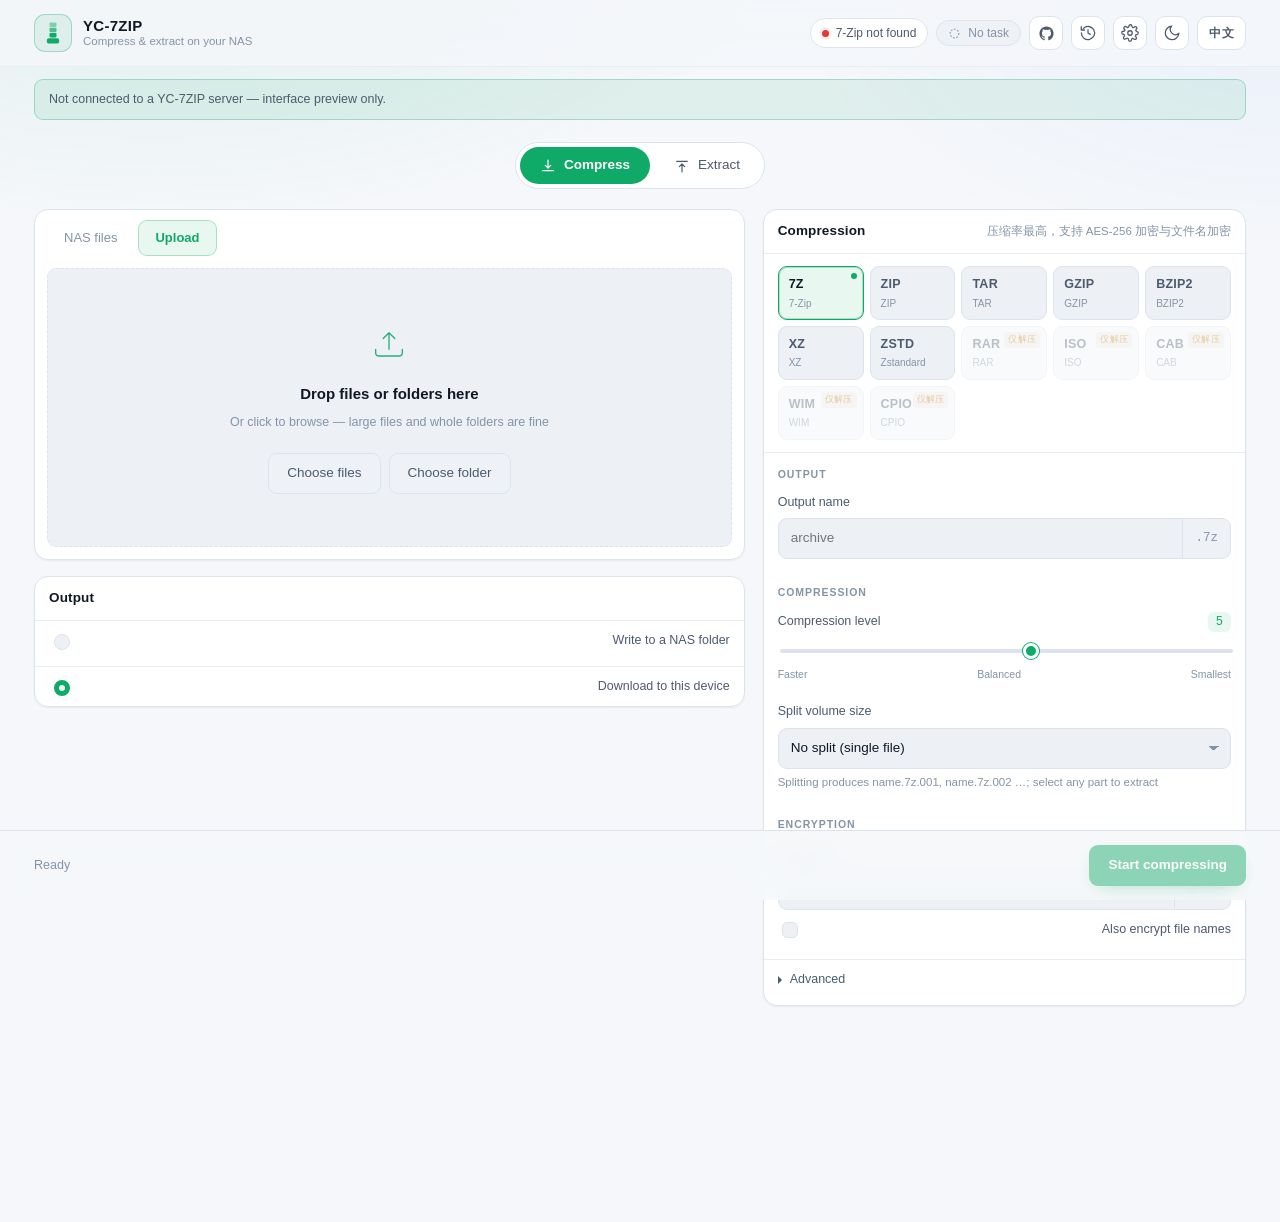
==== commit 7f537233: "zip2609.013: 压缩格式与参数合并成一张卡；解压设置随模式切换" ====
--- a/index.html
+++ b/index.html
@@ -227,14 +227,21 @@
 
   <section class="col col-options">
 
+    <!-- 格式与参数合并成一张卡：选格式和调参数本来是一件事——RAR 只能解压、
+         ZIP 不支持固实、只有 7z 能加密文件名；分成两张卡只会让人来回对着看，
+         中间那条分隔线也只是噪音。 -->
     <div class="panel" id="format-panel">
-      <div class="panel-head"><h2 data-i18n="formatTitle">压缩格式</h2></div>
-      <div class="formats" id="formats" role="radiogroup" aria-label="压缩格式"></div>
-      <p class="hint" id="format-hint"></p>
-    </div>
-
-    <div class="panel" id="panel-options">
-      <div class="panel-head"><h2 data-i18n="optionsTitle">参数</h2></div>
+      <div class="panel-head">
+        <h2 id="format-title" data-i18n="formatTitle">压缩设置</h2>
+        <span class="head-note" id="format-hint"></span>
+      </div>
+
+      <div class="format-grid" id="format-grid">
+        <div class="formats" id="formats" role="radiogroup" aria-label="压缩格式"></div>
+      </div>
+
+      <div class="panel-body" id="panel-options">
+        <div class="group-title" id="group-output" data-i18n="groupOutput">输出</div>
 
       <div class="field" id="field-name">
         <label for="opt-name" data-i18n="optName">输出文件名</label>
@@ -243,6 +250,8 @@
           <span class="affix" id="name-ext">.7z</span>
         </div>
       </div>
+
+      <div class="group-title" id="group-compress" data-i18n="groupCompress">压缩</div>
 
       <div class="field" id="field-level">
         <label for="opt-level">
@@ -270,6 +279,8 @@
         <p class="hint" data-i18n="volumeHint">分卷后生成 name.7z.001、name.7z.002 …，解压时选中任意一卷即可</p>
       </div>
 
+      <div class="group-title" id="group-encrypt" data-i18n="groupEncrypt">加密</div>
+
       <div class="field" id="field-password">
         <label for="opt-password" data-i18n="optPassword">密码</label>
         <div class="input-affix">
@@ -281,6 +292,8 @@
           <span data-i18n="optEncryptNames">同时加密文件名</span>
         </label>
       </div>
+
+      <div class="group-title" id="group-files" data-i18n="groupFiles">文件处理</div>
 
       <div class="field" id="field-paths">
         <label class="check">
@@ -305,6 +318,7 @@
           <span data-i18n="optSolid">固实压缩（7z，体积更小但速度更慢）</span>
         </label>
       </details>
+      </div>
     </div>
 
     <div class="panel danger-panel" id="extract-note" hidden>
--- a/assets/style.css
+++ b/assets/style.css
@@ -519,12 +519,45 @@
 
 /* -------------------------------------------------------------- 格式网格 */
 
+/* 「压缩设置」卡：上半是格式网格、下半是参数，中间只用一条细线分开——
+   比两张独立的卡少一层边框与一个重复的标题。 */
+.format-grid {
+  padding: 12px 14px;
+  border-bottom: 1px solid var(--line-soft);
+}
+
 .formats {
   display: grid;
-  grid-template-columns: repeat(auto-fill, minmax(80px, 1fr));
+  grid-template-columns: repeat(auto-fill, minmax(76px, 1fr));
   gap: 6px;
-  padding: 11px 14px 6px;
-}
+}
+
+.panel-body { padding: 0 0 6px; }
+
+/* 分组小标题：参数多起来之后，「输出 / 压缩 / 加密 / 文件处理」这层
+   比一排分隔线更好认，也不会把面板切得七零八落。 */
+.group-title {
+  padding: 13px 14px 3px;
+  font-size: 10.5px;
+  font-weight: 600;
+  letter-spacing: .09em;
+  color: var(--ink-faint);
+  text-transform: uppercase;
+}
+
+/* 面板头右侧那句说明（当前格式的注意事项）；没有内容时不占位置 */
+.head-note {
+  font-size: 11.5px;
+  color: var(--ink-faint);
+  max-width: 62%;
+  overflow: hidden;
+  text-overflow: ellipsis;
+  white-space: nowrap;
+}
+.head-note:empty { display: none; }
+
+/* 合并卡里的参数项：分段交给分组标题，这里不再逐条画线 */
+.panel-body .field { padding: 8px 14px 12px; border-bottom: 0; }
 
 .fmt {
   position: relative;
@@ -547,6 +580,18 @@
   background: var(--accent-soft);
   color: var(--ink);
   box-shadow: inset 0 0 0 1px var(--accent-line);
+}
+/* 选中的那个再点一个小圆点：只靠底色区分，在浅色主题下不够明显。
+   「仅解压」的角标在右上角，但那些按钮不可选中，不会撞在一起。 */
+.fmt.is-active::after {
+  content: '';
+  position: absolute;
+  top: 6px;
+  right: 6px;
+  width: 6px;
+  height: 6px;
+  border-radius: 50%;
+  background: var(--accent);
 }
 .fmt:disabled { opacity: .38; cursor: not-allowed; }
 .fmt .fmt-id { font-weight: 600; font-size: 12.5px; letter-spacing: .02em; }
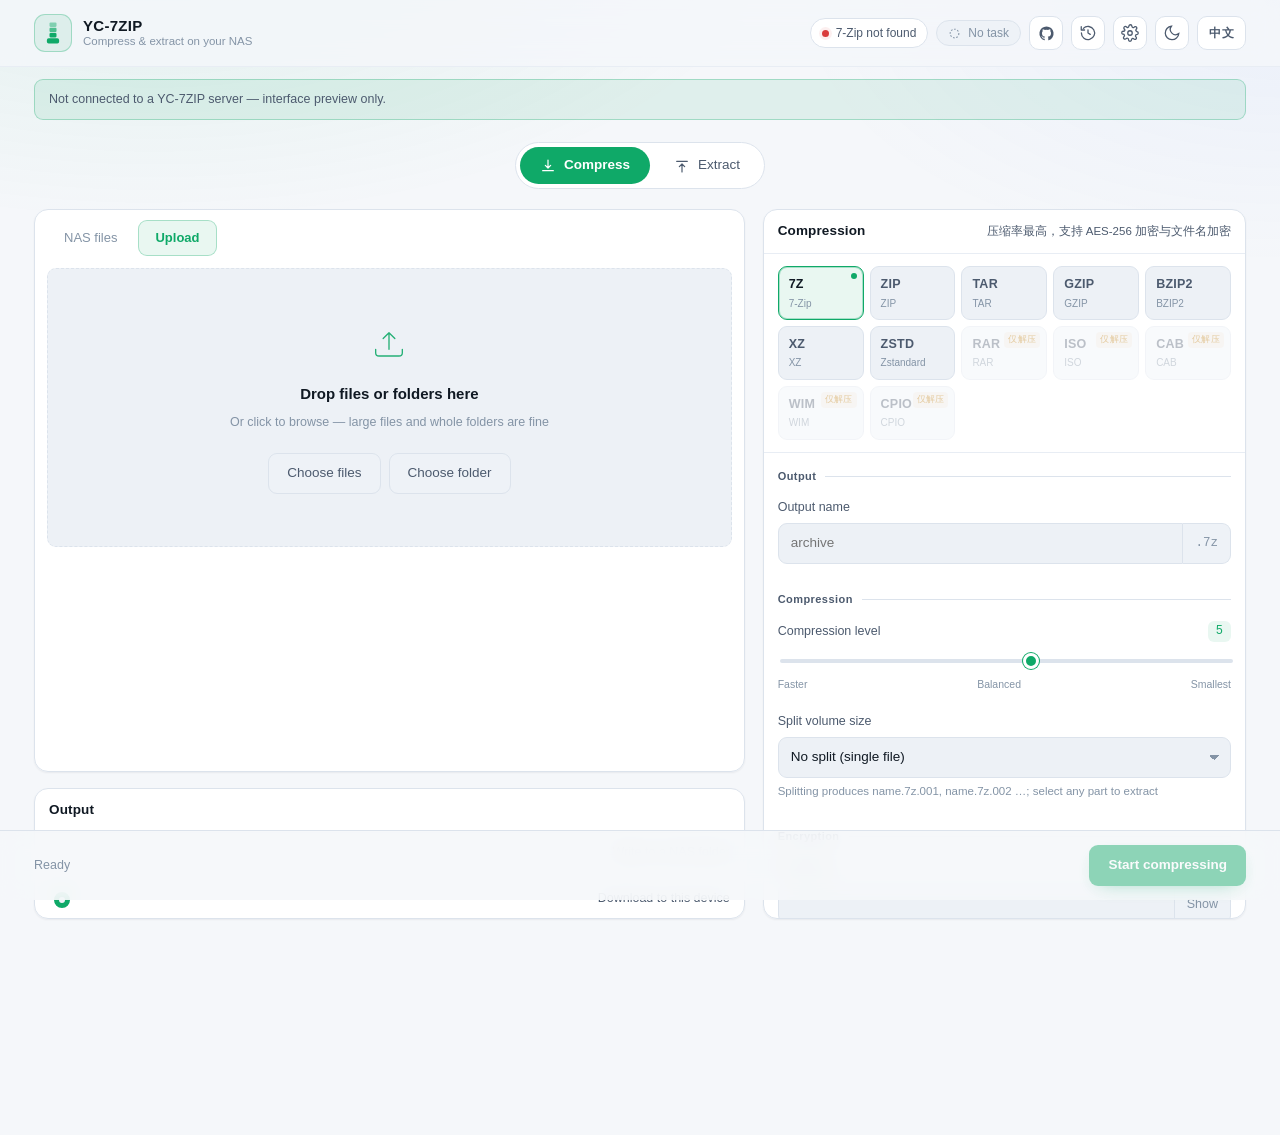
==== commit 18667abd: "zip2609.017: 地址栏与搜索框定宽，刷新挪到行尾" ====
--- a/index.html
+++ b/index.html
@@ -121,7 +121,6 @@
                 </svg>
               </button>
             </div>
-            <button class="link-btn" id="browser-refresh" type="button" data-i18n="refresh">刷新</button>
           </div>
         </div>
 
@@ -148,6 +147,7 @@
             <button class="nav-btn nav-clear" id="search-clear" type="button" hidden
                     data-i18n-title="searchClear" aria-label="清除搜索">×</button>
           </div>
+          <button class="nav-btn nav-refresh" id="browser-refresh" type="button" data-i18n="refresh">刷新</button>
         </div>
         <div class="search-note" id="search-note" hidden></div>
 
--- a/assets/style.css
+++ b/assets/style.css
@@ -294,7 +294,9 @@
   display: grid;
   grid-template-columns: minmax(0, 1.25fr) minmax(320px, .85fr);
   gap: clamp(12px, 1.4vw, 20px);
-  align-items: start;
+  /* stretch 而不是 start：两列等高之后，左列才有"多余的高度"可以分给
+     文件浏览器（见文件末尾那段）。 */
+  align-items: stretch;
 }
 
 .col { display: flex; flex-direction: column; gap: 16px; min-width: 0; }
@@ -537,18 +539,31 @@
 /* 分组小标题：参数多起来之后，「输出 / 压缩 / 加密 / 文件处理」这层
    比一排分隔线更好认，也不会把面板切得七零八落。 */
 .group-title {
-  padding: 13px 14px 3px;
-  font-size: 10.5px;
+  display: flex;
+  align-items: center;
+  gap: 9px;
+  padding: 15px 14px 5px;
+  font-size: 11px;
   font-weight: 600;
-  letter-spacing: .09em;
-  color: var(--ink-faint);
-  text-transform: uppercase;
+  letter-spacing: .04em;
+  /* 用 ink-dim 而不是 ink-faint：这层是"结构"，不是补充说明。面板一旦半透明
+     （有壁纸时），faint 会被壁纸糊得几乎看不见，看着像脏点。 */
+  color: var(--ink-dim);
+}
+
+/* 标题右侧拉一条细线，分组边界不用靠"更淡的字"来表达，
+   半透明面板下也还认得出层次。 */
+.group-title::after {
+  content: '';
+  flex: 1 1 auto;
+  height: 1px;
+  background: var(--line);
 }
 
 /* 面板头右侧那句说明（当前格式的注意事项）；没有内容时不占位置 */
 .head-note {
   font-size: 11.5px;
-  color: var(--ink-faint);
+  color: var(--ink-dim);
   max-width: 62%;
   overflow: hidden;
   text-overflow: ellipsis;
@@ -1024,10 +1039,15 @@
 
 /* --------------------------------------------------------- 地址栏与搜索 */
 
-/* 一层层点太慢了：粘一个路径进去，或者搜个名字。两者各占一半，窄屏叠成两行。 */
+/* 一层层点太慢了：粘一个路径进去，或者搜个名字。
+   宽度不再各占一半——那样就是两条长条摊满整行，而里面常常只有几个字。
+   现在各按需要定宽（路径通常比搜索词长，给它多一点），右侧空出来的地方放
+   刷新按钮：行尾有了收束，也不再是"两个空盒子拉满一行"。
+   窄屏（≤560px）仍旧叠成两行。 */
 .browser-nav {
   display: flex;
-  gap: 8px;
+  align-items: center;
+  gap: 10px;
   margin: 0 0 8px;
 }
 .nav-field {
@@ -1041,6 +1061,11 @@
   border-radius: var(--radius-sm);
   background: var(--bg-sunk);
 }
+/* 可缩不可伸：容器窄了跟着变短，容器宽了也不会又摊满整行 */
+.path-field { flex: 0 1 380px; }
+.search-field { flex: 0 1 280px; }
+.nav-refresh { flex: none; margin-left: auto; }
+
 .nav-field:focus-within { border-color: var(--accent); }
 .nav-glyph { flex: none; color: var(--ink-faint); }
 
@@ -1769,3 +1794,59 @@
 body.has-wallpaper .panel {
   backdrop-filter: blur(10px);
 }
+
+/* ------------------------------------------- 两列模式下让左列吃满高度 */
+
+/* 右列（格式与参数）通常比左列（文件浏览器 + 输出位置）长，宽屏下左列下方
+   会空出一大块——壁纸从那块透出来，看着像"没铺满"。这里让文件浏览器去吃
+   这段高度：它本来就该越大越好，多出来的空间直接变成能多看的几行文件。
+   矮窗口与窄屏不启用：那边留白本来就少，列表另有 max-height 限制，
+   硬拉反而会把控件挤出视口。 */
+@media (min-width: 941px) and (min-height: 621px) {
+  .col-source > .panel:first-child {
+    flex: 1 1 auto;
+    display: flex;
+    flex-direction: column;
+    min-height: 0;
+  }
+
+  /* 两列都框在一屏之内。只压右列不够：行高取的是两列里更高的那个，
+     左列的图览/列表照样能把整行撑出屏幕，结果就是"左列底边比右列低一大截"。
+     框住之后，多出来的高度交给左边（见上面的 flex 规则），右边则在卡片里滚。 */
+  .col-source,
+  .col-options {
+    max-height: calc(100vh - 190px);
+  }
+  .col-options > .panel {
+    display: flex;
+    flex-direction: column;
+    min-height: 0;
+  }
+  .col-options #panel-options {
+    overflow-y: auto;
+    min-height: 0;
+  }
+  /* :not([hidden]) 是必须的：切到「本机上传」时这块会被 hidden，而
+     display:flex 会盖掉 [hidden] 自带的 display:none，于是"藏起来的那块"
+     又冒出来了。 */
+  #browser-wrap:not([hidden]) {
+    flex: 1 1 auto;
+    display: flex;
+    flex-direction: column;
+    min-height: 0;
+  }
+  .browser-list {
+    flex: 1 1 auto;
+    max-height: none;
+    min-height: 200px;
+  }
+  #browser-gallery:not([hidden]) {
+    flex: 1 1 auto;
+    min-height: 200px;
+    max-height: none;
+    overflow-y: auto;
+    /* 行按内容高度排、靠上堆。少了这句，网格会把唯一那几行拉满整个高度，
+       缩略图被抻成长条——填空缺不能拿"把东西拉变形"来换。 */
+    align-content: start;
+  }
+}
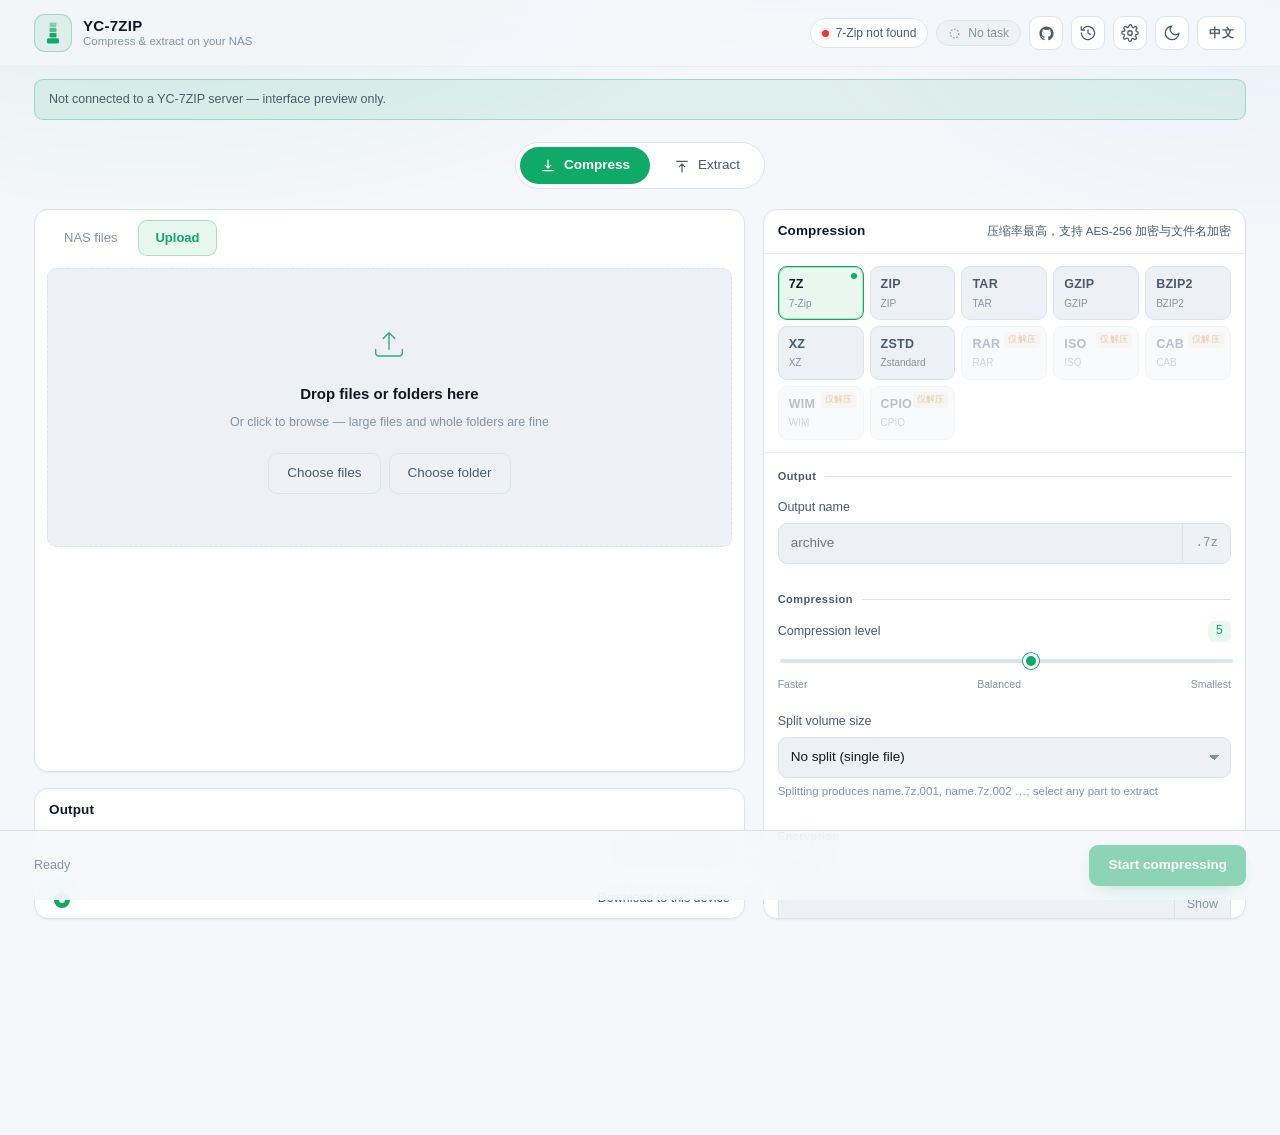
==== commit e9b005eb: "zip2609.018: 地址栏与搜索框内缩、刷新改小图标；修 nav 验收抢跑" ====
--- a/index.html
+++ b/index.html
@@ -147,7 +147,14 @@
             <button class="nav-btn nav-clear" id="search-clear" type="button" hidden
                     data-i18n-title="searchClear" aria-label="清除搜索">×</button>
           </div>
-          <button class="nav-btn nav-refresh" id="browser-refresh" type="button" data-i18n="refresh">刷新</button>
+          <button class="nav-btn nav-refresh" id="browser-refresh" type="button"
+                  data-i18n-title="refresh" aria-label="刷新">
+            <svg viewBox="0 0 24 24" width="14" height="14" fill="none" stroke="currentColor"
+                 stroke-width="1.8" stroke-linecap="round" stroke-linejoin="round" aria-hidden="true">
+              <path d="M20.5 12a8.5 8.5 0 1 1-2.5-6"/>
+              <path d="M20.5 5.5V11H15"/>
+            </svg>
+          </button>
         </div>
         <div class="search-note" id="search-note" hidden></div>
 
--- a/assets/style.css
+++ b/assets/style.css
@@ -1048,6 +1048,9 @@
   display: flex;
   align-items: center;
   gap: 10px;
+  /* 左右内缩：不加这两下，地址栏与搜索框的边框会一路顶到面板外框上，
+     看着像"没装进面板里"。14px 与面板头（.panel-head）对齐。 */
+  padding: 0 14px;
   margin: 0 0 8px;
 }
 .nav-field {
@@ -1064,7 +1067,19 @@
 /* 可缩不可伸：容器窄了跟着变短，容器宽了也不会又摊满整行 */
 .path-field { flex: 0 1 380px; }
 .search-field { flex: 0 1 280px; }
-.nav-refresh { flex: none; margin-left: auto; }
+/* 刷新做成和"搜索"一样的小图标按钮：一个文字按钮孤零零挂在行尾，
+   既比旁边高，也把右侧拉得不齐。 */
+.nav-refresh {
+  display: grid;
+  place-items: center;
+  width: 26px;
+  height: 26px;
+  padding: 0;
+  border-color: transparent;
+  background: none;
+  flex: none;
+  margin-left: auto;
+}
 
 .nav-field:focus-within { border-color: var(--accent); }
 .nav-glyph { flex: none; color: var(--ink-faint); }
@@ -1109,7 +1124,7 @@
 
 /* 搜索结果的那一行说明：在哪个目录下找到几项、有没有被截断 */
 .search-note {
-  margin: 0 0 8px;
+  margin: 0 14px 8px;
   padding: 6px 9px;
   border: 1px solid var(--accent-line);
   border-radius: var(--radius-sm);
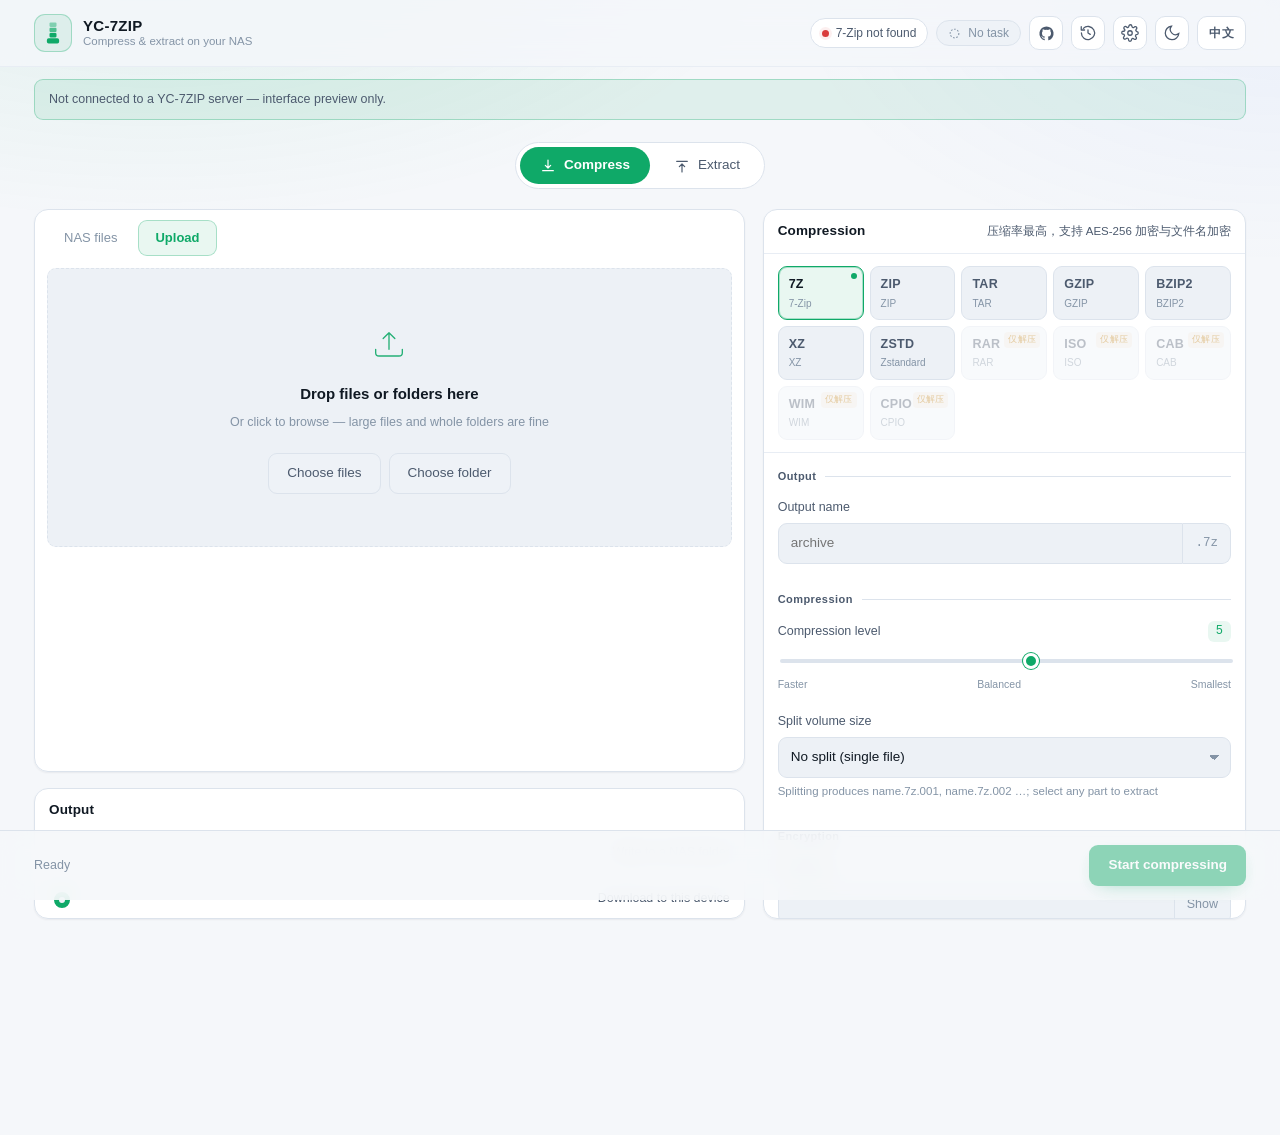
==== commit ad8efabd: "zip2609.020: 刷新按钮改成与输入框同高的正方形，图标统一放大" ====
--- a/index.html
+++ b/index.html
@@ -127,8 +127,8 @@
         <!-- 地址栏与搜索：一层层点太慢了——粘一个路径进去，或者搜个名字 -->
         <div class="browser-nav">
           <div class="nav-field path-field">
-            <svg class="nav-glyph" viewBox="0 0 24 24" width="14" height="14" fill="none" stroke="currentColor"
-                 stroke-width="1.8" stroke-linecap="round" stroke-linejoin="round" aria-hidden="true">
+            <svg class="nav-glyph" viewBox="0 0 24 24" width="17" height="17" fill="none" stroke="currentColor"
+                 stroke-width="1.7" stroke-linecap="round" stroke-linejoin="round" aria-hidden="true">
               <path d="M3 7.5A1.5 1.5 0 0 1 4.5 6h3.8l1.9 2h7.3A1.5 1.5 0 0 1 19 9.5v7A1.5 1.5 0 0 1 17.5 18h-13A1.5 1.5 0 0 1 3 16.5z"/>
             </svg>
             <input type="text" id="path-input" class="nav-input" spellcheck="false" autocomplete="off"
@@ -137,9 +137,9 @@
           </div>
           <div class="nav-field search-field">
             <button class="nav-btn nav-go" id="search-go" type="button" data-i18n-title="searchGo" aria-label="搜索">
-              <svg viewBox="0 0 24 24" width="14" height="14" fill="none" stroke="currentColor"
-                   stroke-width="2" stroke-linecap="round" aria-hidden="true">
-                <circle cx="11" cy="11" r="6.5"/><path d="M20 20l-3.6-3.6"/>
+              <svg viewBox="0 0 24 24" width="17" height="17" fill="none" stroke="currentColor"
+                   stroke-width="1.9" stroke-linecap="round" aria-hidden="true">
+                <circle cx="10.8" cy="10.8" r="6.6"/><path d="M19.6 19.6l-3.7-3.7"/>
               </svg>
             </button>
             <input type="text" id="search-input" class="nav-input" spellcheck="false" autocomplete="off"
@@ -147,12 +147,12 @@
             <button class="nav-btn nav-clear" id="search-clear" type="button" hidden
                     data-i18n-title="searchClear" aria-label="清除搜索">×</button>
           </div>
-          <button class="nav-btn nav-refresh" id="browser-refresh" type="button"
+          <button class="nav-refresh" id="browser-refresh" type="button"
                   data-i18n-title="refresh" aria-label="刷新">
-            <svg viewBox="0 0 24 24" width="14" height="14" fill="none" stroke="currentColor"
+            <svg viewBox="0 0 24 24" width="20" height="20" fill="none" stroke="currentColor"
                  stroke-width="1.8" stroke-linecap="round" stroke-linejoin="round" aria-hidden="true">
-              <path d="M20.5 12a8.5 8.5 0 1 1-2.5-6"/>
-              <path d="M20.5 5.5V11H15"/>
+              <path d="M19.6 12a7.6 7.6 0 1 1-7.6-7.6"/>
+              <path d="M12 1.5 15.5 4.4 12 7.3"/>
             </svg>
           </button>
         </div>
--- a/assets/style.css
+++ b/assets/style.css
@@ -1045,6 +1045,9 @@
    刷新按钮：行尾有了收束，也不再是"两个空盒子拉满一行"。
    窄屏（≤560px）仍旧叠成两行。 */
 .browser-nav {
+  /* 这一行三个盒子的统一高度：地址栏、搜索框、刷新按钮都按它来，
+     刷新才是"与它们一样大的正方形"（写死一个变量，改一处三处齐）。 */
+  --nav-h: 43px;
   display: flex;
   align-items: center;
   gap: 10px;
@@ -1064,22 +1067,31 @@
   border-radius: var(--radius-sm);
   background: var(--bg-sunk);
 }
-/* 可缩不可伸：容器窄了跟着变短，容器宽了也不会又摊满整行 */
-.path-field { flex: 0 1 380px; }
-.search-field { flex: 0 1 280px; }
-/* 刷新做成和"搜索"一样的小图标按钮：一个文字按钮孤零零挂在行尾，
-   既比旁边高，也把右侧拉得不齐。 */
+/* 路径框按需要定宽（它常装一条长路径，但不必占满整行）；搜索框吃掉剩下的
+   宽度，右边缘停在刷新图标前面——中间那点间隙就是这一行的 gap。
+   两者都可缩：容器窄了先缩路径框，再缩搜索框。 */
+.path-field { flex: 0 1 380px; height: var(--nav-h); }
+.search-field { flex: 1 1 240px; height: var(--nav-h); }
+/* 刷新：一个正方形按钮，高宽与旁边的地址栏/搜索框一致——
+   align-self: stretch 撑到行高（这一行最高的是两个输入框），
+   aspect-ratio: 1 保证它是正方形，不用写死像素值。 */
 .nav-refresh {
   display: grid;
   place-items: center;
-  width: 26px;
-  height: 26px;
+  /* 正方形，边长＝上面那个统一高度。aspect-ratio 在这里指望不上：
+     flex 行里的宽度先由内容算出来，不会从拉伸后的高度反推。 */
+  width: var(--nav-h);
+  height: var(--nav-h);
   padding: 0;
-  border-color: transparent;
-  background: none;
+  border: 1px solid var(--line);
+  border-radius: var(--radius-sm);
+  background: var(--bg-sunk);
+  color: var(--ink-dim);
+  cursor: pointer;
   flex: none;
-  margin-left: auto;
-}
+  transition: color .16s, border-color .16s;
+}
+.nav-refresh:hover { color: var(--accent); border-color: var(--accent-line); }
 
 .nav-field:focus-within { border-color: var(--accent); }
 .nav-glyph { flex: none; color: var(--ink-faint); }
@@ -1564,6 +1576,7 @@
 /* 矮窗口（笔记本，或把飞牛窗口拖得很扁）：整体收紧留白，
    把纵向空间让给内容，而不是让用户去滚那几层外层空白 */
 @media (max-height: 760px) {
+  .browser-nav { --nav-h: 36px; }
   .topbar { padding: 9px clamp(14px, 3vw, 26px); }
   .brand-mark { width: 32px; height: 32px; border-radius: 9px; }
   .brand-text small { display: none; }
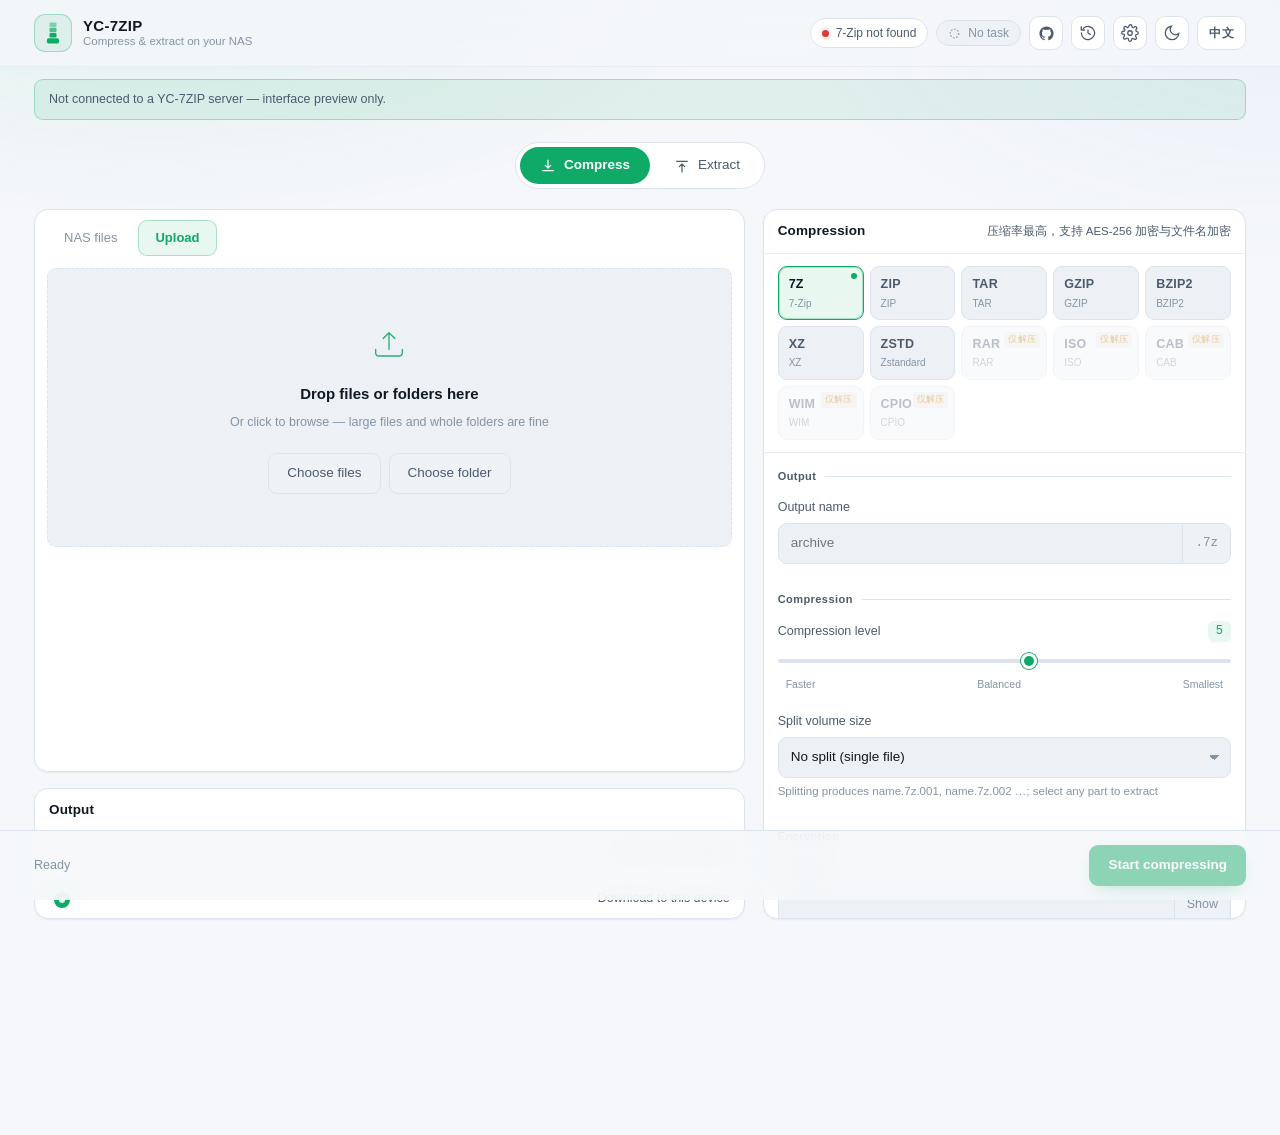
==== commit 223b7591: "zip2609.025: 分卷自定义、级别滑块对齐、导航行间距与窄屏排布" ====
--- a/index.html
+++ b/index.html
@@ -146,6 +146,7 @@
                    data-i18n-placeholder="searchPlaceholder" placeholder="搜索文件…" aria-label="搜索">
             <button class="nav-btn nav-clear" id="search-clear" type="button" hidden
                     data-i18n-title="searchClear" aria-label="清除搜索">×</button>
+            <button class="nav-btn" id="search-run" type="button" data-i18n="searchGo">搜索</button>
           </div>
           <button class="nav-refresh" id="browser-refresh" type="button"
                   data-i18n-title="refresh" aria-label="刷新">
@@ -282,7 +283,17 @@
           <option value="1g">1 GB</option>
           <option value="2g">2 GB</option>
           <option value="4g">4 GB</option>
+          <option value="custom" data-i18n="volumeCustom">自定义…</option>
         </select>
+        <!-- 预设之外的尺寸：一个数字 + 一个单位。7-Zip 本来就认 "100m"、"2g"
+             这种写法，所以这里拼出来的值可以原样当 volume_size 传下去。 -->
+        <div class="volume-custom" id="volume-custom" hidden>
+          <input type="number" id="opt-volume-num" min="1" step="1" inputmode="numeric" placeholder="100">
+          <select id="opt-volume-unit" aria-label="分卷单位">
+            <option value="m">MB</option>
+            <option value="g">GB</option>
+          </select>
+        </div>
         <p class="hint" data-i18n="volumeHint">分卷后生成 name.7z.001、name.7z.002 …，解压时选中任意一卷即可</p>
       </div>
 
--- a/assets/style.css
+++ b/assets/style.css
@@ -696,6 +696,8 @@
 
 input[type="range"] {
   width: 100%;
+  /* 浏览器给 range 默认留了 2px 外边距，会让它比上下两行文字各宽出 2px */
+  margin: 0;
   appearance: none;
   height: 4px;
   border-radius: 999px;
@@ -725,10 +727,22 @@
 .range-scale {
   display: flex;
   justify-content: space-between;
+  /* 两端留出滑块圆点的一半宽（16px 的圆 → 8px）：圆点滑到端点时圆心距轨道边
+     正好 8px，标签贴着容器边的话，看起来就比滑块两头"宽"出去一截。 */
+  padding: 0 8px;
   margin-top: 6px;
   font-size: 10.5px;
   color: var(--ink-faint);
 }
+
+/* 自定义分卷：一个数字 + 一个单位，宽度分给数字那边 */
+.volume-custom {
+  display: flex;
+  gap: 8px;
+  margin-top: 8px;
+}
+.volume-custom input { flex: 1 1 auto; min-width: 0; }
+.volume-custom select { flex: 0 0 92px; }
 
 .check {
   display: flex;
@@ -1054,7 +1068,9 @@
   /* 左右内缩：不加这两下，地址栏与搜索框的边框会一路顶到面板外框上，
      看着像"没装进面板里"。14px 与面板头（.panel-head）对齐。 */
   padding: 0 14px;
-  margin: 0 0 8px;
+  /* 与上面那条分隔线拉开：贴着的话，地址栏的边框会和它连成一条线。
+     下面同理，与文件列表/图览分开一点。 */
+  margin: 12px 0 10px;
 }
 .nav-field {
   display: flex;
@@ -1096,7 +1112,11 @@
 .nav-field:focus-within { border-color: var(--accent); }
 .nav-glyph { flex: none; color: var(--ink-faint); }
 
-.nav-input {
+/* 这两下必须比全局的 input[type="text"] 更具体：那条规则带属性选择器
+   （input[type=text] 是 0,1,1，.nav-input 只有 0,1,0），一个类压不住它——
+   于是导航里的输入框一直带着自己的边框和底色，套在外框里成了"框里还有框"，
+   高度也顶到了外框边上。改成两级类选择器才真正盖住。 */
+.nav-field .nav-input {
   flex: 1;
   min-width: 0;
   border: 0;
@@ -1104,7 +1124,8 @@
   color: var(--ink);
   font-family: var(--mono);
   font-size: 12.5px;
-  padding: 7px 0;
+  line-height: 1.4;
+  padding: 6px 0;
 }
 .nav-input:focus { outline: none; }
 .nav-input::placeholder { color: var(--ink-faint); }
@@ -1122,12 +1143,14 @@
 }
 .nav-btn:hover { color: var(--accent); border-color: var(--accent-line); }
 
-/* 搜索按钮本身就是那个放大镜图标，不需要边框 */
+/* 搜索按钮本身就是那个放大镜图标，不需要边框。
+   尺寸必须与地址栏里的文件夹图标一致（17px）：按钮比图标大一圈的话，
+   图标在其中居中就会整体向右偏，和左边那个文件夹不在一条竖线上。 */
 .nav-go {
   display: grid;
   place-items: center;
-  width: 26px;
-  height: 26px;
+  width: 17px;
+  height: 17px;
   padding: 0;
   border-color: transparent;
   background: none;
@@ -1146,8 +1169,12 @@
 }
 
 @media (max-width: 560px) {
+  /* 窄屏：地址栏独占一行，搜索框与刷新并排。三个盒子各占一行的话，
+     刷新那个只有图标宽的按钮会白占一整行。 */
   .browser-nav { flex-wrap: wrap; }
-  .nav-field { flex: 1 1 100%; }
+  .path-field { flex: 1 1 100%; }
+  .search-field { flex: 1 1 0; min-width: 0; }
+  .nav-refresh { flex: 0 0 auto; }
 }
 
 /* ------------------------------------------------------------ 文件列表 */
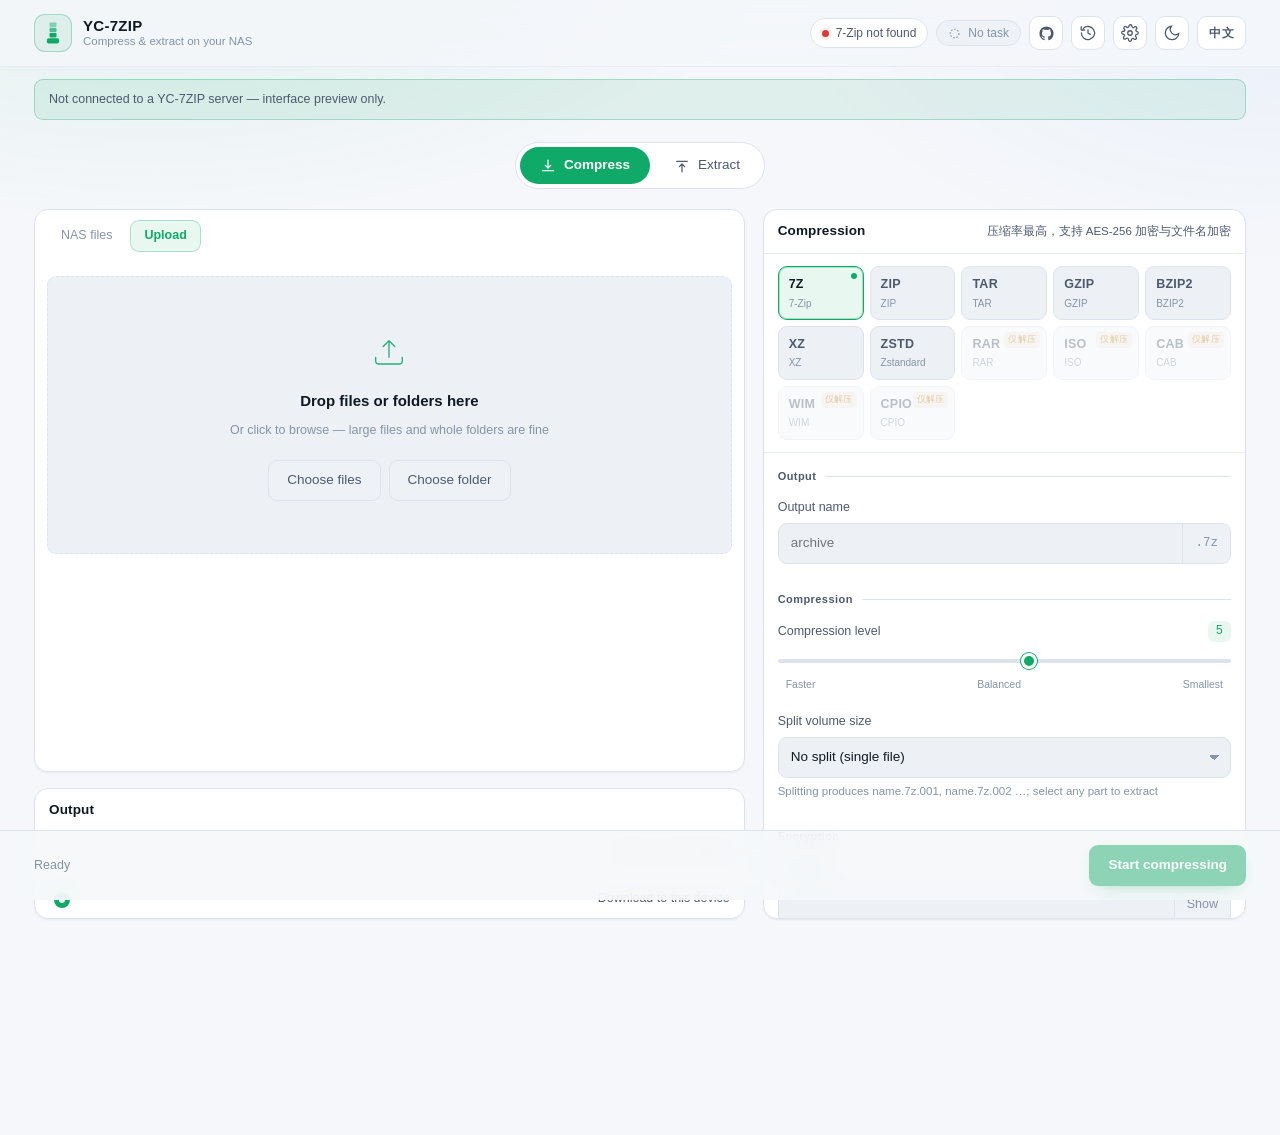
==== commit b6bffefb: "zip2609.028: 通知渠道（企业微信/钉钉/飞书/通用 Webhook/QQ 官方机器人，含扫码绑定）" ====
--- a/index.html
+++ b/index.html
@@ -512,6 +512,101 @@
       </section>
 
       <section class="settings-section">
+        <h3 data-i18n="notifyTitle">通知</h3>
+        <p class="hint settings-hint" data-i18n="notifyHint">任务结束时把结果推到企业微信 / 钉钉 / 飞书 / QQ 机器人，或任意 Webhook。发送失败只写日志，不会影响任务本身。</p>
+
+        <div class="notify-triggers">
+          <label class="check">
+            <input type="checkbox" id="notify-done">
+            <span data-i18n="notifyOnDone">任务完成时</span>
+          </label>
+          <label class="check">
+            <input type="checkbox" id="notify-error">
+            <span data-i18n="notifyOnError">任务失败时</span>
+          </label>
+        </div>
+
+        <ul class="notify-list" id="notify-list"></ul>
+
+        <div class="notify-form">
+          <div class="field field-inline">
+            <label for="notify-type" data-i18n="notifyType">类型</label>
+            <select id="notify-type">
+              <option value="wecom" data-i18n="typeWecom">企业微信机器人</option>
+              <option value="dingtalk" data-i18n="typeDingtalk">钉钉机器人</option>
+              <option value="feishu" data-i18n="typeFeishu">飞书机器人</option>
+              <option value="qqbot" data-i18n="typeQQBot">QQ 官方机器人</option>
+              <option value="webhook" data-i18n="typeWebhook">通用 Webhook</option>
+            </select>
+          </div>
+
+          <div class="field field-inline">
+            <label for="notify-name" data-i18n="notifyName">名称</label>
+            <input type="text" id="notify-name" data-i18n-placeholder="notifyNamePlaceholder" placeholder="例如：家里群">
+          </div>
+
+          <div class="field field-inline" data-notify-field="url">
+            <label for="notify-url" data-i18n="notifyURL">Webhook 地址</label>
+            <input type="text" id="notify-url" data-i18n-placeholder="notifyURLPlaceholder" placeholder="https://…">
+          </div>
+
+          <div class="field field-inline" data-notify-field="header">
+            <label for="notify-header-name" data-i18n="notifyHeader">附加请求头（可选）</label>
+            <div class="notify-pair">
+              <input type="text" id="notify-header-name" placeholder="Authorization">
+              <input type="text" id="notify-header-value" data-i18n-placeholder="notifyHeaderValue" placeholder="Bearer …">
+            </div>
+          </div>
+
+          <div class="field field-inline" data-notify-field="qqbot">
+            <label for="notify-appid" data-i18n="notifyAppID">AppID</label>
+            <input type="text" id="notify-appid" autocomplete="off">
+          </div>
+
+          <div class="field field-inline" data-notify-field="qqbot">
+            <label for="notify-secret" data-i18n="notifyAppSecret">AppSecret</label>
+            <input type="password" id="notify-secret" autocomplete="new-password">
+          </div>
+
+          <div class="field field-inline" data-notify-field="qqbot">
+            <label for="notify-target-type" data-i18n="notifyTargetType">目标</label>
+            <select id="notify-target-type">
+              <option value="group" data-i18n="notifyTargetGroup">群聊</option>
+              <option value="user" data-i18n="notifyTargetUser">单聊</option>
+            </select>
+          </div>
+
+          <div class="field field-inline" data-notify-field="qqbot">
+            <label for="notify-target-id" data-i18n="notifyTargetID">目标 openid</label>
+            <input type="text" id="notify-target-id" autocomplete="off">
+          </div>
+
+          <div data-notify-field="qqbot">
+            <p class="hint settings-hint" data-i18n="notifyQQNote">扫码绑定会走官方通道创建一个可用的 QQ 机器人，并把授权交给这里；也可以自己去开放平台注册开发者、创建应用，把 AppID 与 AppSecret 填进来。绑定成功后两个值会自动填入上面的输入框。</p>
+            <div class="settings-actions">
+              <button class="btn btn-ghost" id="btn-notify-qr" type="button" data-i18n="notifyQRBind">用手机 QQ 扫码绑定</button>
+            </div>
+            <div class="notify-qr" id="notify-qr" hidden>
+              <div class="notify-qr-img" id="notify-qr-img"></div>
+              <div class="notify-qr-side">
+                <p class="notify-qr-state" id="notify-qr-state"></p>
+                <a class="link-btn" id="notify-qr-link" href="#" target="_blank" rel="noopener" data-i18n="notifyQROpen">打不开二维码？点这里</a>
+                <button class="link-btn" id="btn-notify-qr-again" type="button" data-i18n="notifyQRAgain">重新生成</button>
+              </div>
+            </div>
+            <p class="hint settings-hint"><a class="notify-doc" id="notify-qq-doc" href="https://bot.q.qq.com/wiki/" target="_blank" rel="noopener" data-i18n="notifyQQDoc">QQ 机器人开放平台文档</a></p>
+          </div>
+
+          <div class="settings-actions">
+            <button class="btn btn-primary" id="btn-notify-save" type="button" data-i18n="notifyAdd">添加渠道</button>
+            <button class="btn btn-ghost" id="btn-notify-test-form" type="button" data-i18n="notifyTest">发送测试</button>
+            <button class="btn btn-ghost" id="btn-notify-cancel" type="button" hidden data-i18n="notifyCancelEdit">取消编辑</button>
+          </div>
+          <div class="update-result" id="notify-form-result" hidden></div>
+        </div>
+      </section>
+
+      <section class="settings-section">
         <h3 data-i18n="changelogTitle">更新日志</h3>
         <div class="changelog-inline" id="changelog-inline"></div>
       </section>
--- a/assets/style.css
+++ b/assets/style.css
@@ -982,17 +982,18 @@
 .source-tabs {
   display: flex;
   gap: 4px;
-  padding: 10px 12px 0;
+  /* 下边留出空隙：标签底边直接压着下一条分隔线，看着像连成了一体 */
+  padding: 10px 12px 12px;
 }
 
 .source-tab {
-  padding: 7px 16px;
+  padding: 5px 13px;
   border: 1px solid transparent;
   border-radius: var(--radius-sm);
   background: transparent;
   color: var(--ink-faint);
   font: inherit;
-  font-size: 13px;
+  font-size: 12.5px;
   cursor: pointer;
   transition: background .16s, color .16s, border-color .16s;
 }
@@ -1006,12 +1007,27 @@
 
 /* --------------------------------------------------------- 路径面包屑 */
 
+/* 面包屑这一行上下各有一条分隔线。用伪元素画、左右各收进 14px：直接写 border
+   的话线会通到卡片边，而右边那张卡里的分组线是内缩的，两张卡看起来不像一套。 */
 .browser-head {
   flex-wrap: wrap;
   gap: 8px;
   align-items: center;
-  border-top: 1px solid var(--line-soft);
-}
+  border-top: 0;
+  border-bottom: 0;
+  position: relative;
+}
+.browser-head::before,
+.browser-head::after {
+  content: '';
+  position: absolute;
+  left: 14px;
+  right: 14px;
+  height: 1px;
+  background: var(--line-soft);
+}
+.browser-head::before { top: 0; }
+.browser-head::after { bottom: 0; }
 
 .crumbs {
   display: flex;
@@ -1768,6 +1784,52 @@
 
 .field-inline { border-bottom: 0; padding: 8px 0 0; }
 .field-inline > label { margin-bottom: 5px; }
+
+/* --------------------------------------------------------------- 通知渠道 */
+
+.notify-triggers { display: flex; gap: 18px; flex-wrap: wrap; }
+.notify-triggers .check { margin-top: 0; }
+
+.notify-list { list-style: none; margin: 12px 0 0; padding: 0; }
+.notify-empty { padding: 10px 0; font-size: 12.5px; color: var(--ink-faint); }
+
+.notify-row {
+  padding: 9px 11px;
+  margin-bottom: 8px;
+  border: 1px solid var(--line-soft);
+  border-radius: var(--radius-sm);
+  background: var(--bg-elev);
+}
+.notify-row:last-child { margin-bottom: 0; }
+.notify-head { display: flex; align-items: center; gap: 10px; flex-wrap: wrap; }
+.notify-head .check { margin-top: 0; }
+.notify-kind { font-size: 11.5px; color: var(--ink-faint); }
+.notify-actions { display: flex; gap: 10px; margin-left: auto; }
+/* 试发的结果就地显示在渠道行里：一行状态文字比一个会消失的提示有用 */
+.notify-result { margin-top: 8px; }
+
+.notify-form { margin-top: 12px; padding-top: 6px; border-top: 1px solid var(--line-soft); }
+.notify-pair { display: flex; gap: 8px; }
+.notify-pair input { min-width: 0; }
+
+/* 扫码绑定：二维码本身用 SVG 画（服务端生成），这里只管留出白底与尺寸 */
+.notify-qr { display: flex; gap: 14px; align-items: flex-start; margin-top: 4px; }
+.notify-qr-img {
+  flex: none;
+  width: 150px;
+  height: 150px;
+  padding: 6px;
+  border-radius: var(--radius-sm);
+  border: 1px solid var(--line);
+  background: #fff;
+}
+.notify-qr-img svg { display: block; width: 100%; height: 100%; }
+.notify-qr-side { display: flex; flex-direction: column; align-items: flex-start; gap: 8px; min-width: 0; }
+.notify-qr-state { margin: 0; font-size: 12.5px; color: var(--ink-dim); line-height: 1.7; word-break: break-all; }
+
+.notify-doc { color: var(--accent-dim); }
+
+
 
 /* 更新日志：清单与每个版本都可折叠。设置面板本来就不高，
    把两三个版本全铺开会把壁纸那些选项顶到看不见的地方。 */
